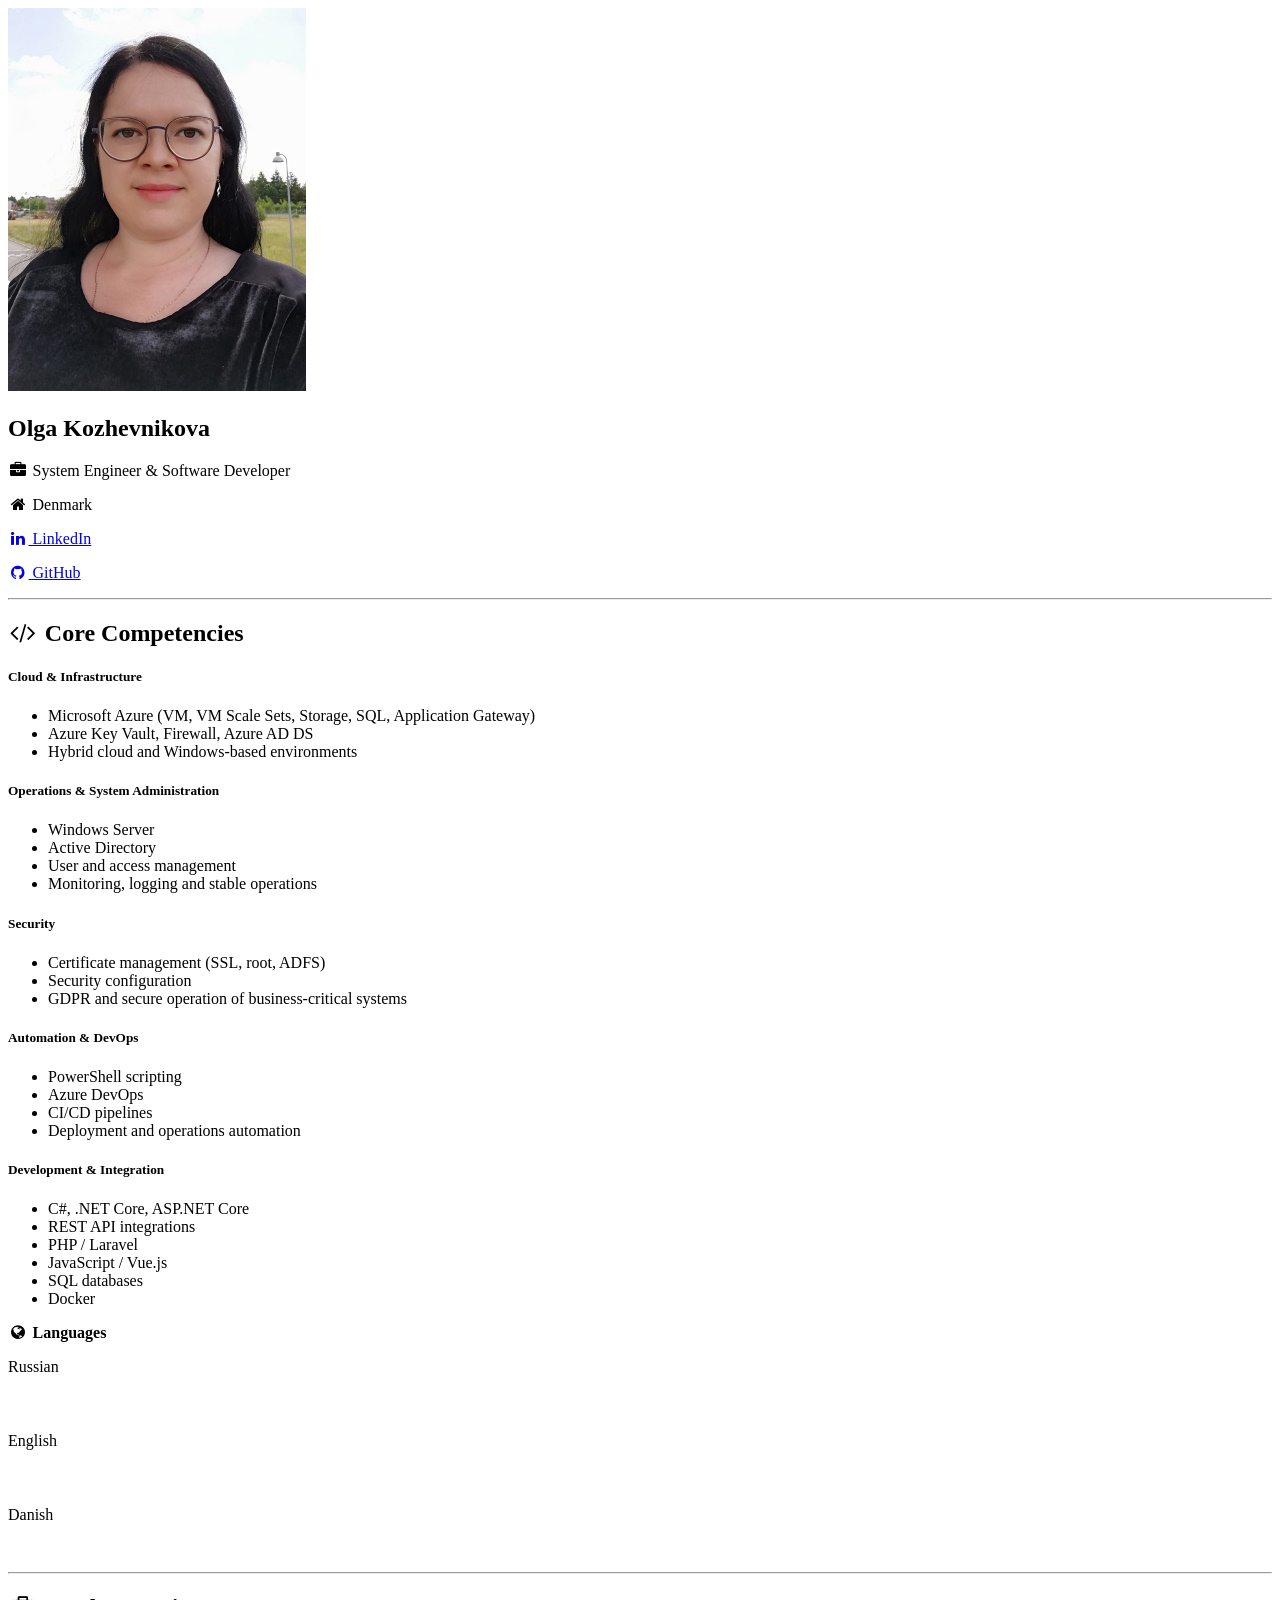
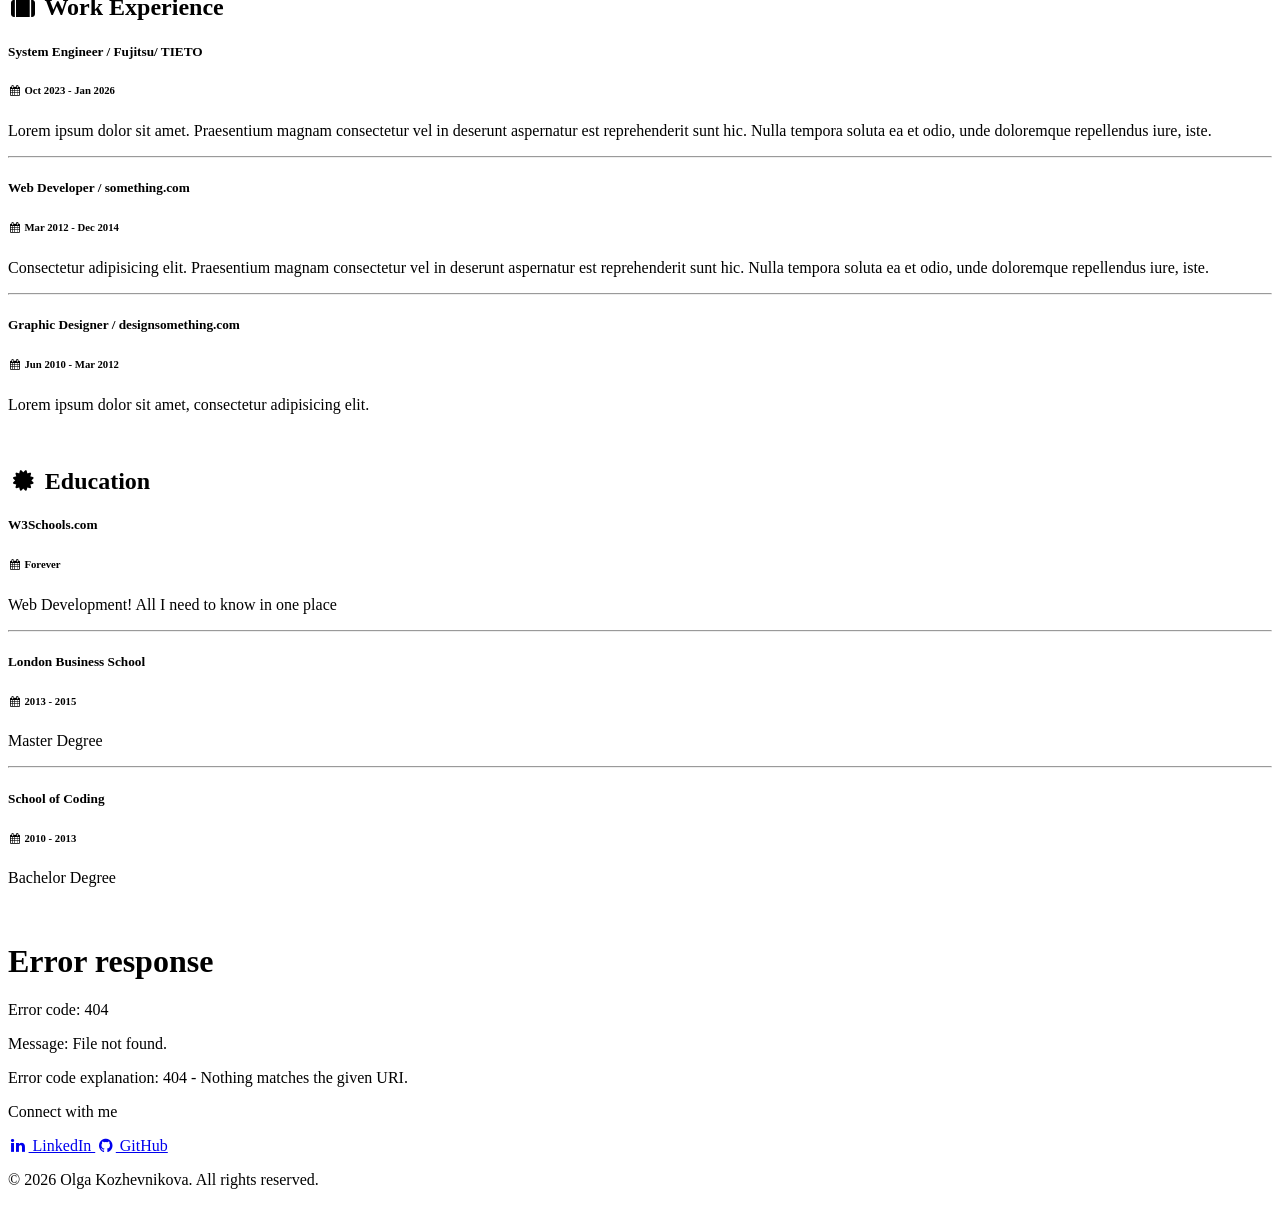
==== index.html @ 12cb5147 "refactor: split portfolio into sections" ====
<!doctype html>
<html lang="en">
  <head>
    <title>Olga Kozhevnikova | System Engineer & Software Developer</title>
    <meta charset="UTF-8" />
    <meta name="viewport" content="width=device-width, initial-scale=1" />

    <link rel="stylesheet" href="https://www.w3schools.com/w3css/6/w3.css" />

    <link
      rel="stylesheet"
      href="https://fonts.googleapis.com/css?family=Roboto"
    />

    <link
      rel="stylesheet"
      href="https://cdnjs.cloudflare.com/ajax/libs/font-awesome/4.7.0/css/font-awesome.min.css"
    />

    <link rel="stylesheet" href="styles.css" />
  </head>

  <body class="w3-light-grey">
    <!-- Page Container -->

    <main class="w3-content w3-margin-top" style="max-width: 1400px">
      <!-- Grid -->

      <div class="cv-grid w3-padding">
        
            <!-- =========================================================
                LEFT COLUMN
                ========================================================= -->

            <div>

                <!-- ================= PROFILE ================= -->

                <div id="profile-section"></div>

                <!-- ================= CORE SKILLS ================= -->

                <div id="skills-section"></div>

            </div>

            <!-- =========================================================
                RIGHT COLUMN
                ========================================================= -->
            <div>
                <!-- ================= LANGUAGES ================= -->

                <div id="languages-section"></div>

                <!-- ================= EXPERIENCE ================= -->

                <div id="experience-section"></div>
                
                <!-- ================= EDUCATION ================= -->

                <div id="education-section"></div>


            </div>  
        </div>
    </main>

    <!-- Footer -->

    <footer class="w3-container w3-teal w3-center w3-margin-top">
      <p>Connect with me</p>

      <div class="footer-social">
        <a id="linkedin-footer" target="_blank" rel="noopener noreferrer">
          <i class="fa fa-linkedin fa-fw"></i>
          LinkedIn
        </a>

        <a id="github-footer" target="_blank" rel="noopener noreferrer">
          <i class="fa fa-github fa-fw"></i>
          GitHub
        </a>
      </div>

      <p>© 2026 Olga Kozhevnikova. All rights reserved.</p>
    </footer>

    <script src="script.js"></script>
  </body>
</html>
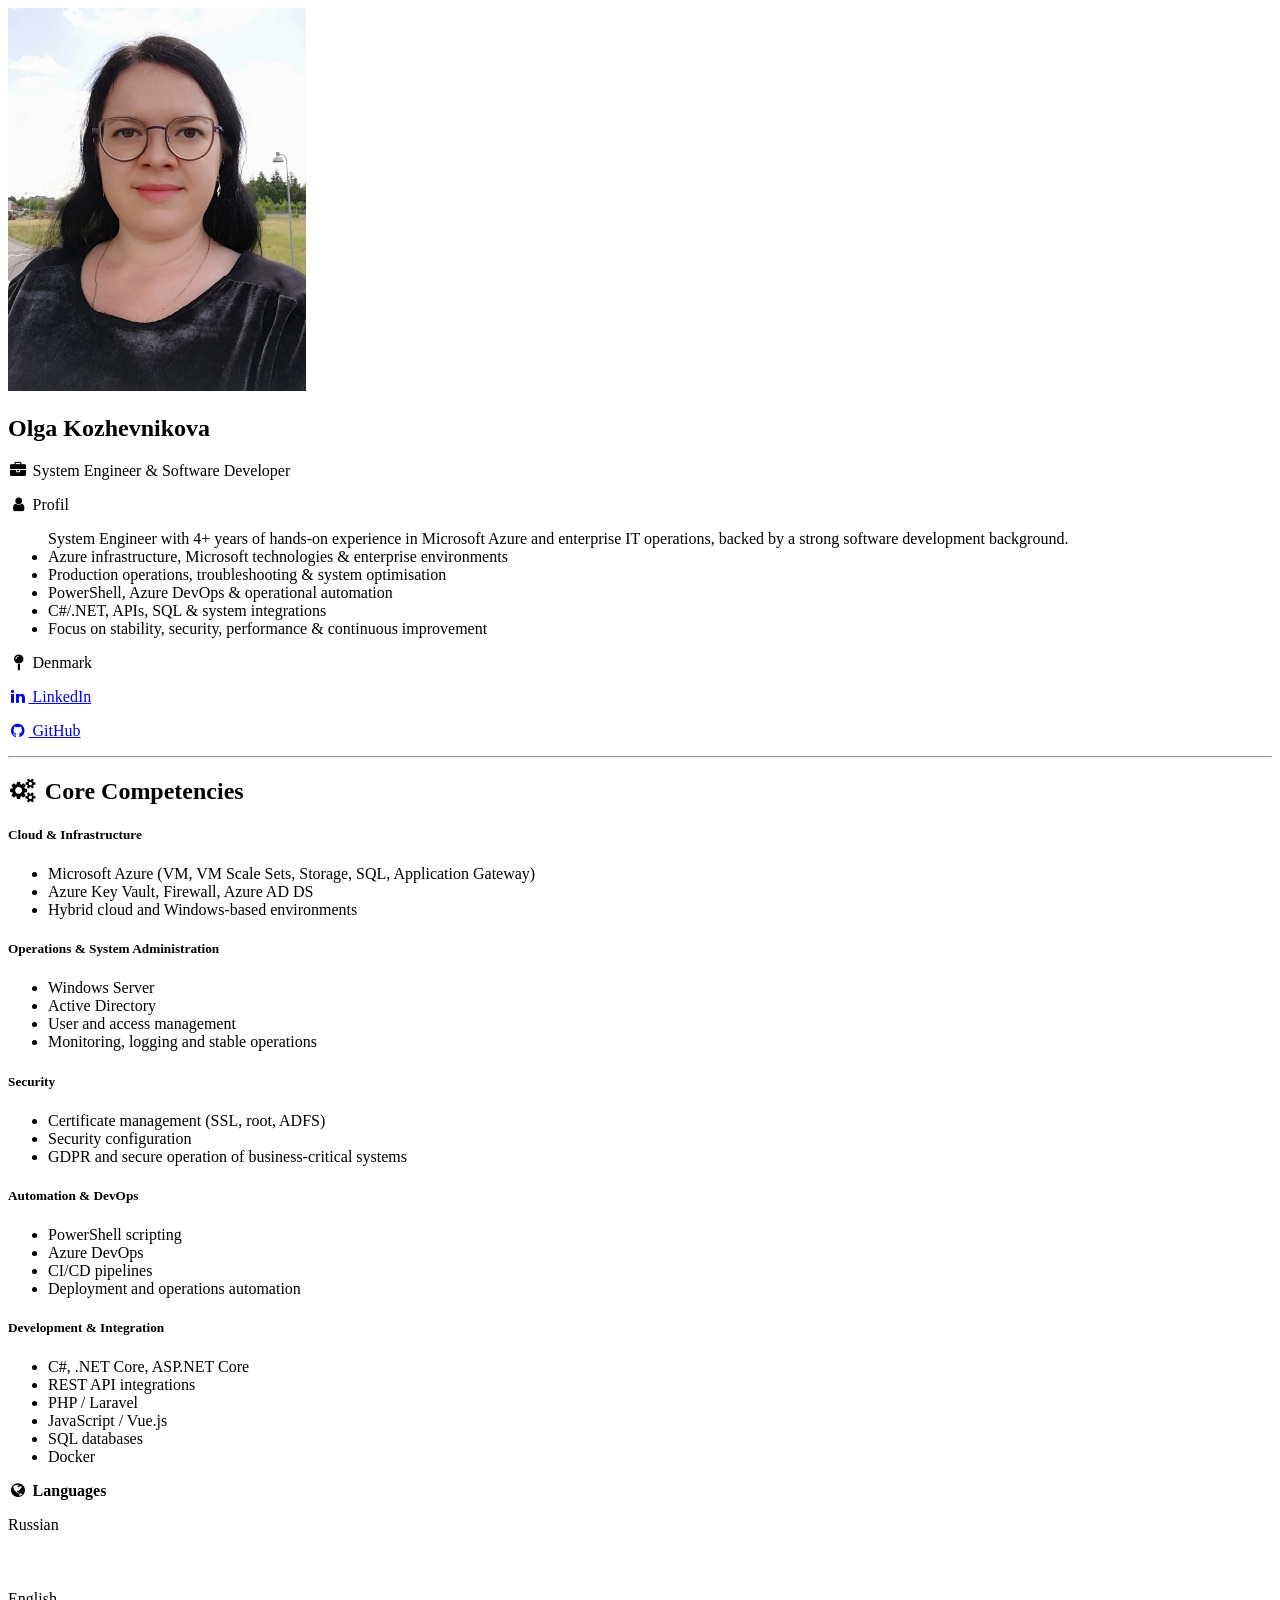
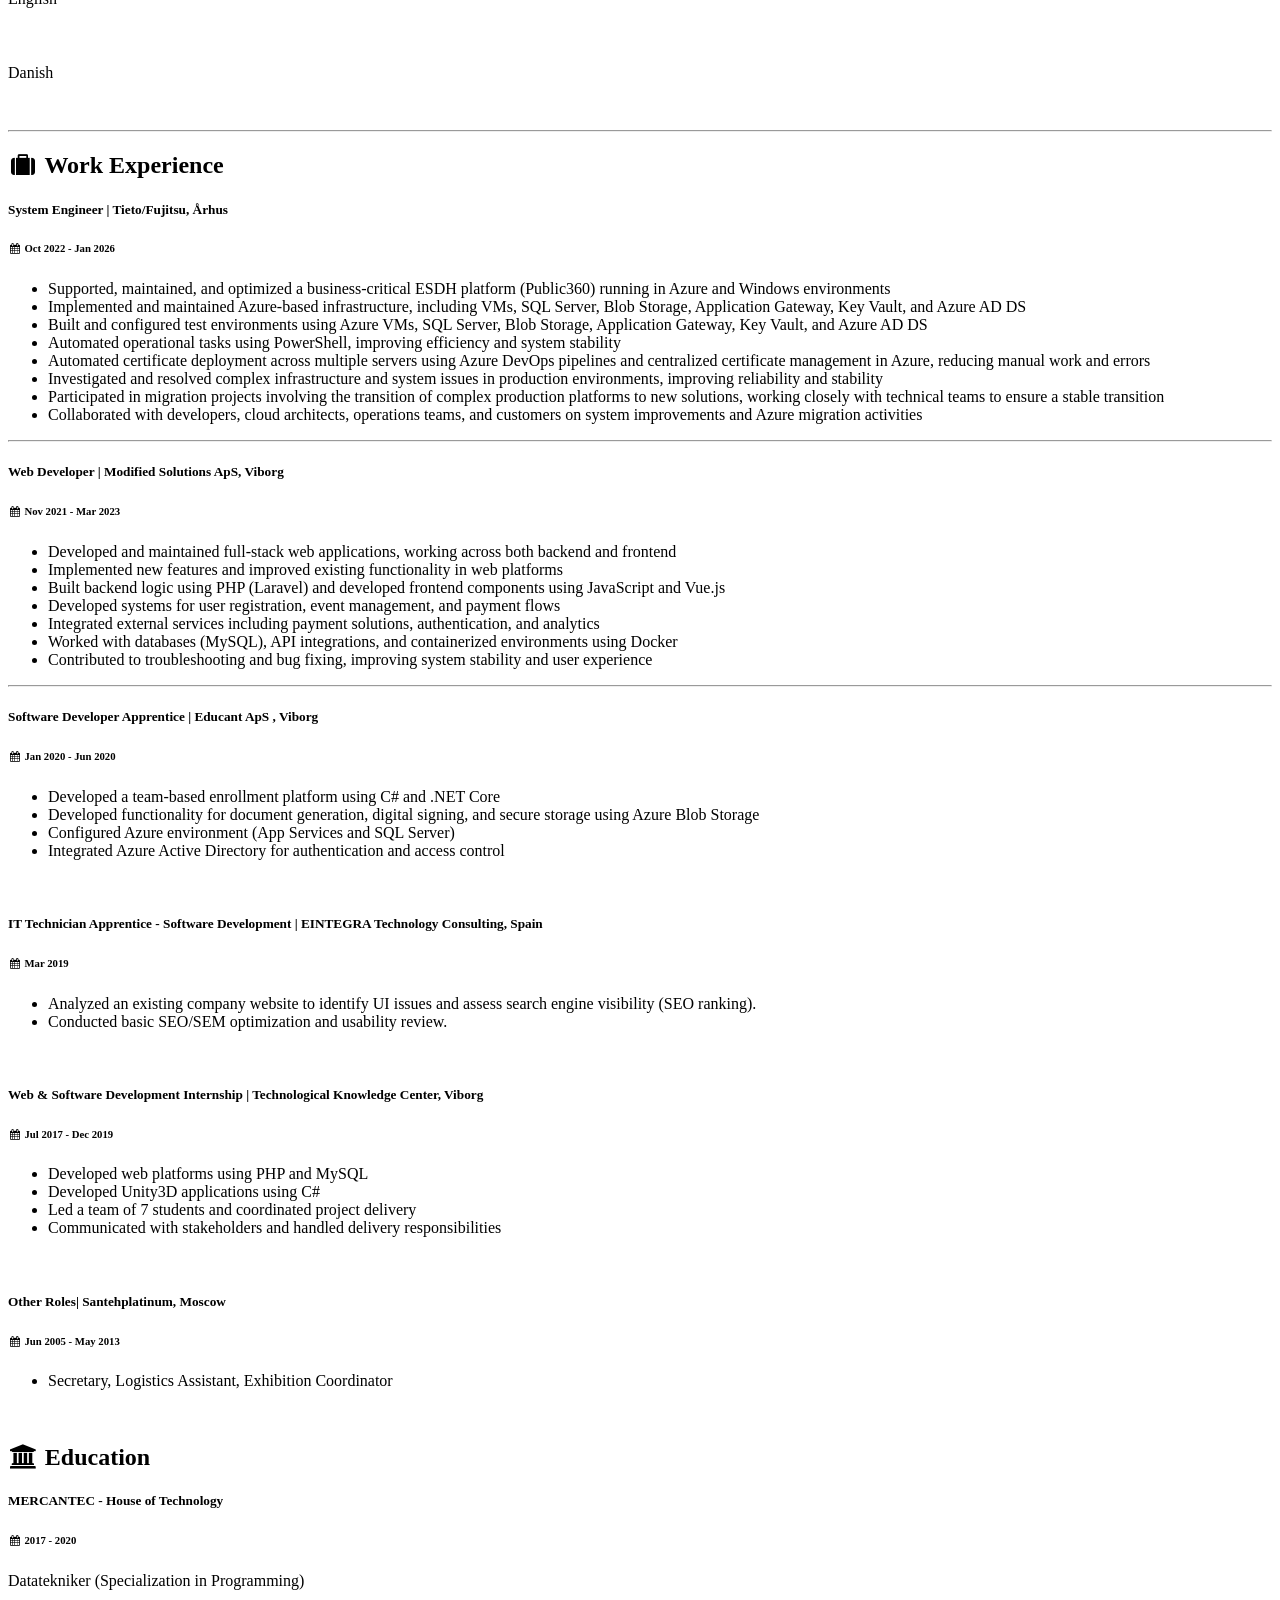
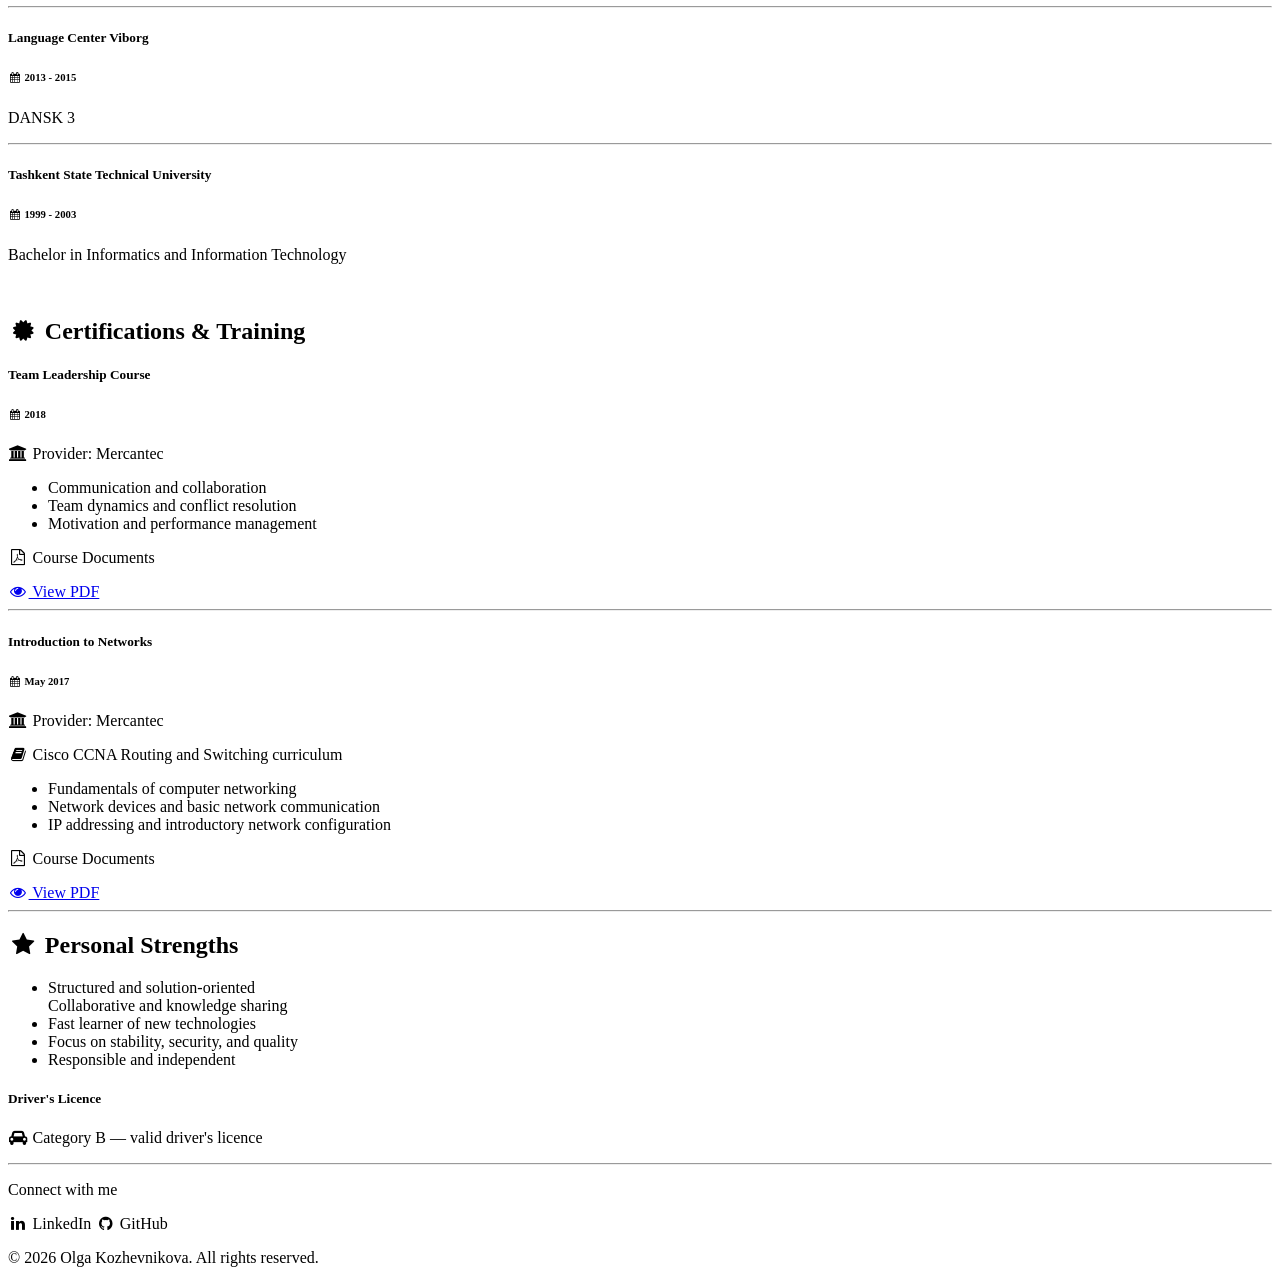
==== commit 39d1512f: "feat: add CV pages and refactor content" ====
--- a/index.html
+++ b/index.html
@@ -1,90 +1,97 @@
 <!doctype html>
 <html lang="en">
-  <head>
-    <title>Olga Kozhevnikova | System Engineer & Software Developer</title>
-    <meta charset="UTF-8" />
-    <meta name="viewport" content="width=device-width, initial-scale=1" />
 
-    <link rel="stylesheet" href="https://www.w3schools.com/w3css/6/w3.css" />
+<head>
+  <title>Olga Kozhevnikova | System Engineer & Software Developer</title>
+  <meta charset="UTF-8" />
+  <meta name="viewport" content="width=device-width, initial-scale=1" />
 
-    <link
-      rel="stylesheet"
-      href="https://fonts.googleapis.com/css?family=Roboto"
-    />
+  <link rel="stylesheet" href="https://www.w3schools.com/w3css/6/w3.css" />
 
-    <link
-      rel="stylesheet"
-      href="https://cdnjs.cloudflare.com/ajax/libs/font-awesome/4.7.0/css/font-awesome.min.css"
-    />
+  <link rel="stylesheet" href="https://fonts.googleapis.com/css?family=Roboto" />
 
-    <link rel="stylesheet" href="styles.css" />
-  </head>
+  <link rel="stylesheet" href="https://cdnjs.cloudflare.com/ajax/libs/font-awesome/4.7.0/css/font-awesome.min.css" />
 
-  <body class="w3-light-grey">
-    <!-- Page Container -->
+  <link rel="stylesheet" href="styles.css" />
+</head>
 
-    <main class="w3-content w3-margin-top" style="max-width: 1400px">
-      <!-- Grid -->
+<body class="w3-light-grey">
+  <!-- Page Container -->
 
-      <div class="cv-grid w3-padding">
-        
-            <!-- =========================================================
+  <main class="w3-content w3-margin-top" style="max-width: 1400px">
+    <!-- Grid -->
+
+    <div class="cv-grid w3-padding">
+
+      <!-- =========================================================
                 LEFT COLUMN
                 ========================================================= -->
 
-            <div>
+      <div>
 
-                <!-- ================= PROFILE ================= -->
+        <!-- ================= PROFILE ================= -->
 
-                <div id="profile-section"></div>
+        <div id="profile-section"></div>
 
-                <!-- ================= CORE SKILLS ================= -->
+        <!-- ================= CORE SKILLS ================= -->
 
-                <div id="skills-section"></div>
+        <div id="skills-section"></div>
+        <!-- ================= PROJECTS ================= -->
+        <div id="projects-section"></div>
 
-            </div>
+       
+      </div>
 
-            <!-- =========================================================
+      <!-- =========================================================
                 RIGHT COLUMN
                 ========================================================= -->
-            <div>
-                <!-- ================= LANGUAGES ================= -->
+      <div>
+        <!-- ================= LANGUAGES ================= -->
 
-                <div id="languages-section"></div>
+        <div id="languages-section"></div>
 
-                <!-- ================= EXPERIENCE ================= -->
+        <!-- ================= EXPERIENCE ================= -->
 
-                <div id="experience-section"></div>
-                
-                <!-- ================= EDUCATION ================= -->
+        <div id="experience-section"></div>
 
-                <div id="education-section"></div>
+        <!-- ================= EDUCATION ================= -->
 
+        <div id="education-section"></div>
 
-            </div>  
-        </div>
-    </main>
+        <!-- ================= CERTIFICATES ================= -->
+        <div id="certificates-section"></div>
+        <!-- ================= PERSONAL SKILLS ================= -->
+        <div id="personal-skills-section"></div>
+ <!-- ================= ADDITIONAL INFO ================= -->
+        <div id="additional-info-section"></div>
 
-    <!-- Footer -->
+      </div>
+    </div>
+  </main>
 
-    <footer class="w3-container w3-teal w3-center w3-margin-top">
-      <p>Connect with me</p>
+  <!-- =========================================================
+               Footer
+                ========================================================= -->
+ <div id="footer-section"></div>
+  <!-- <footer class="w3-container w3-teal w3-center w3-margin-top">
+    <p>Connect with me</p>
 
-      <div class="footer-social">
-        <a id="linkedin-footer" target="_blank" rel="noopener noreferrer">
-          <i class="fa fa-linkedin fa-fw"></i>
-          LinkedIn
-        </a>
+    <div class="footer-social">
+      <a id="linkedin-footer" target="_blank" rel="noopener noreferrer">
+        <i class="fa fa-linkedin fa-fw"></i>
+        LinkedIn
+      </a>
 
-        <a id="github-footer" target="_blank" rel="noopener noreferrer">
-          <i class="fa fa-github fa-fw"></i>
-          GitHub
-        </a>
-      </div>
+      <a id="github-footer" target="_blank" rel="noopener noreferrer">
+        <i class="fa fa-github fa-fw"></i>
+        GitHub
+      </a>
+    </div>
 
-      <p>© 2026 Olga Kozhevnikova. All rights reserved.</p>
-    </footer>
+    <p>© 2026 Olga Kozhevnikova. All rights reserved.</p>
+  </footer> -->
 
-    <script src="script.js"></script>
-  </body>
-</html>
+  <script src="script.js"></script>
+</body>
+
+</html>
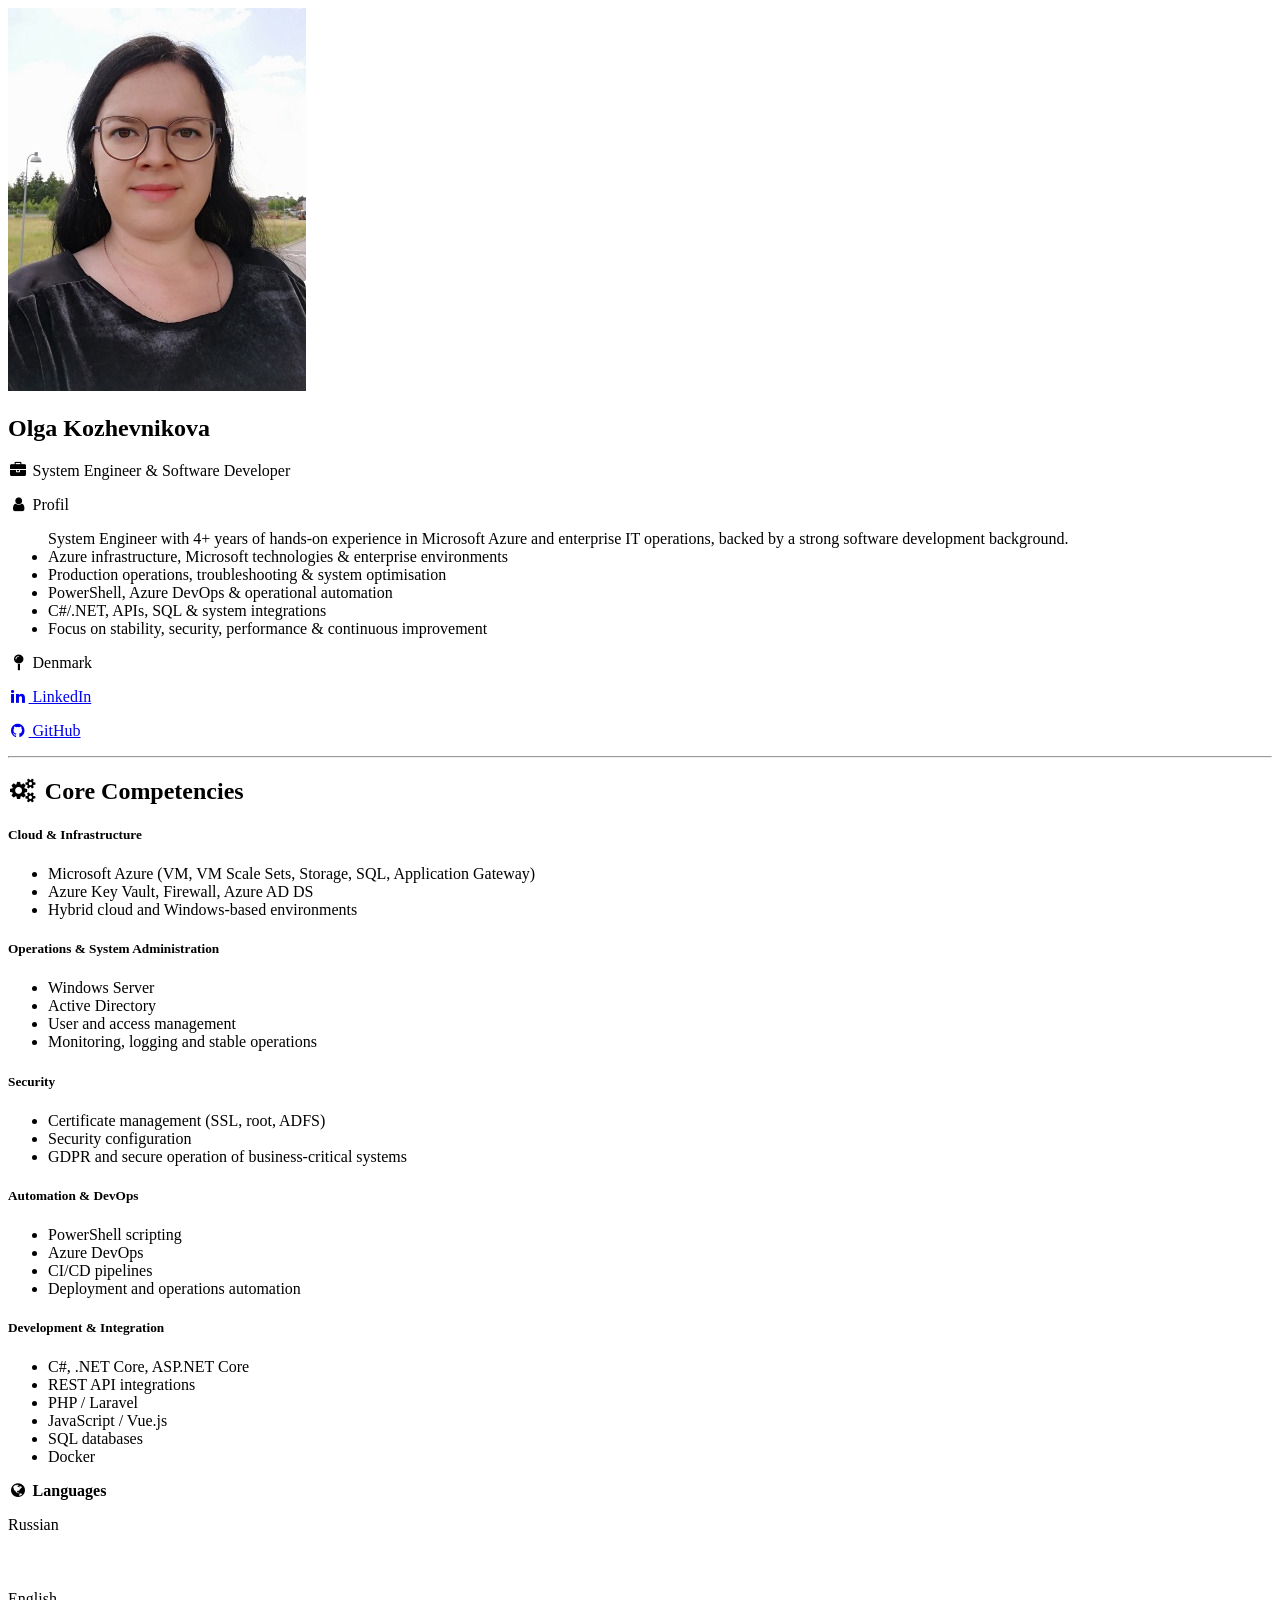
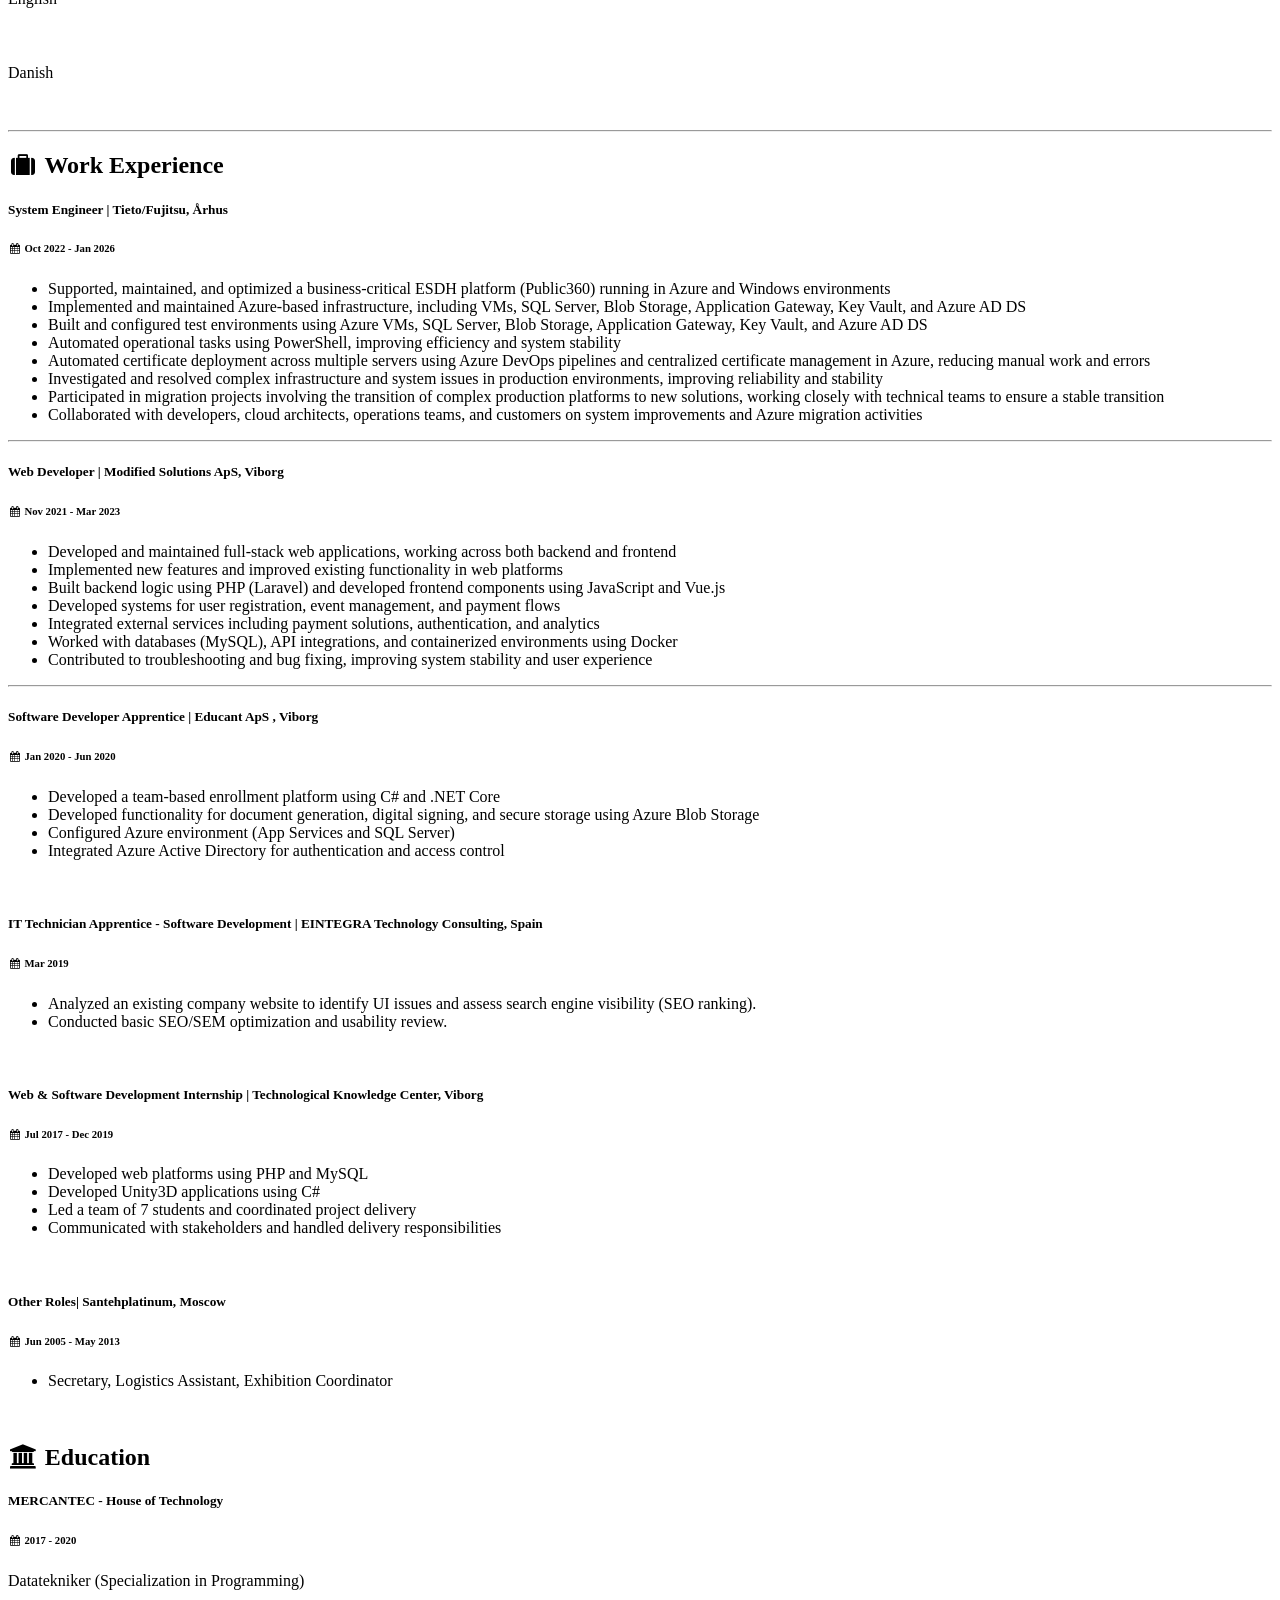
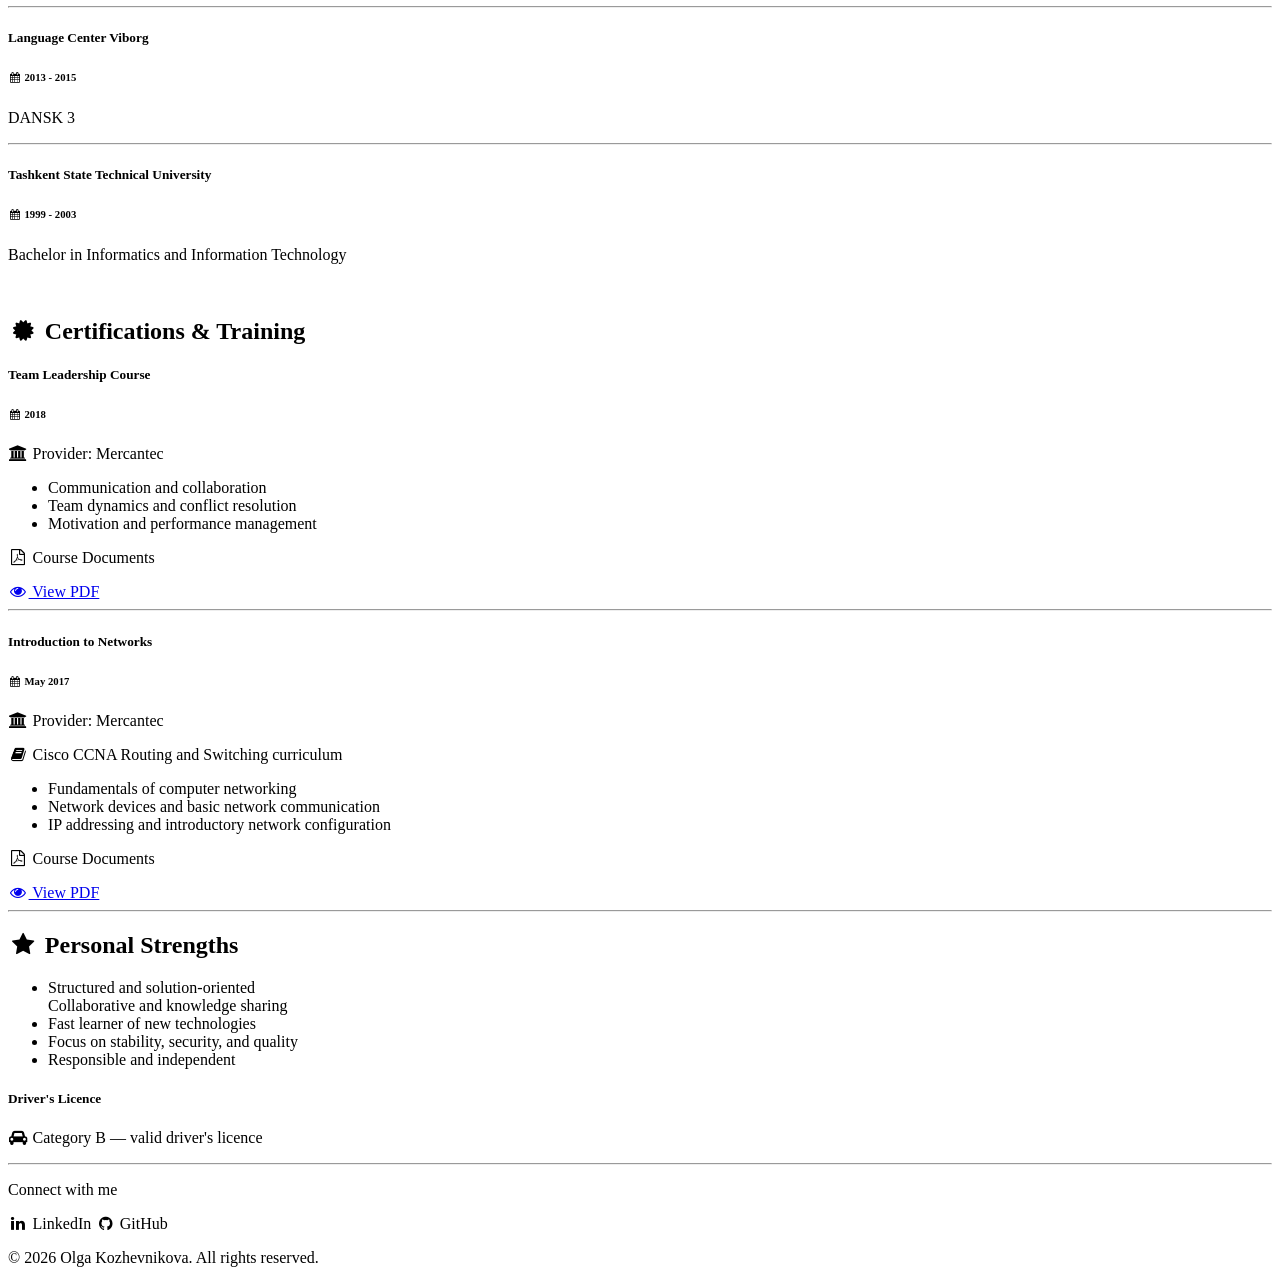
==== commit 7b8d1304: "fix: update profile photo orientation" ====
--- a/index.html
+++ b/index.html
@@ -39,7 +39,7 @@
         <!-- ================= PROJECTS ================= -->
         <div id="projects-section"></div>
 
-       
+
       </div>
 
       <!-- =========================================================
@@ -62,7 +62,7 @@
         <div id="certificates-section"></div>
         <!-- ================= PERSONAL SKILLS ================= -->
         <div id="personal-skills-section"></div>
- <!-- ================= ADDITIONAL INFO ================= -->
+        <!-- ================= ADDITIONAL INFO ================= -->
         <div id="additional-info-section"></div>
 
       </div>
@@ -72,7 +72,7 @@
   <!-- =========================================================
                Footer
                 ========================================================= -->
- <div id="footer-section"></div>
+  <div id="footer-section"></div>
   <!-- <footer class="w3-container w3-teal w3-center w3-margin-top">
     <p>Connect with me</p>
 
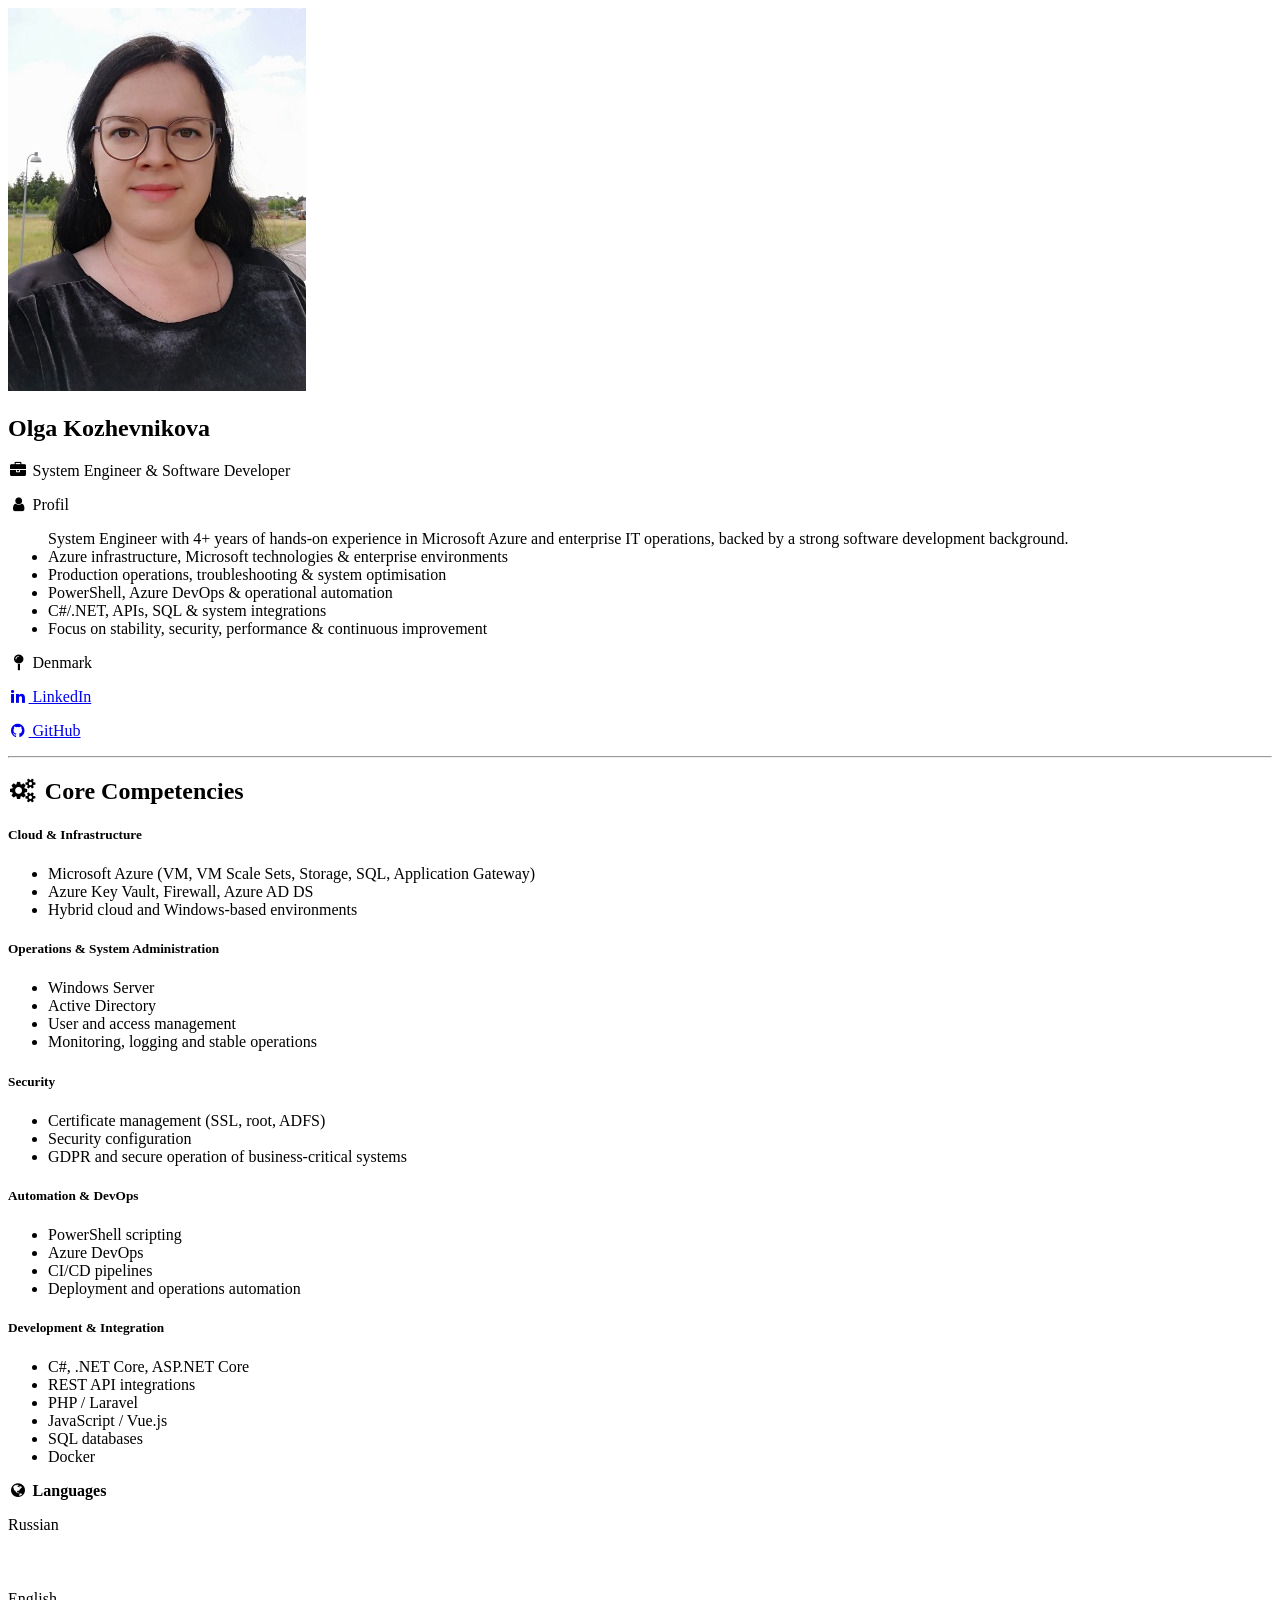
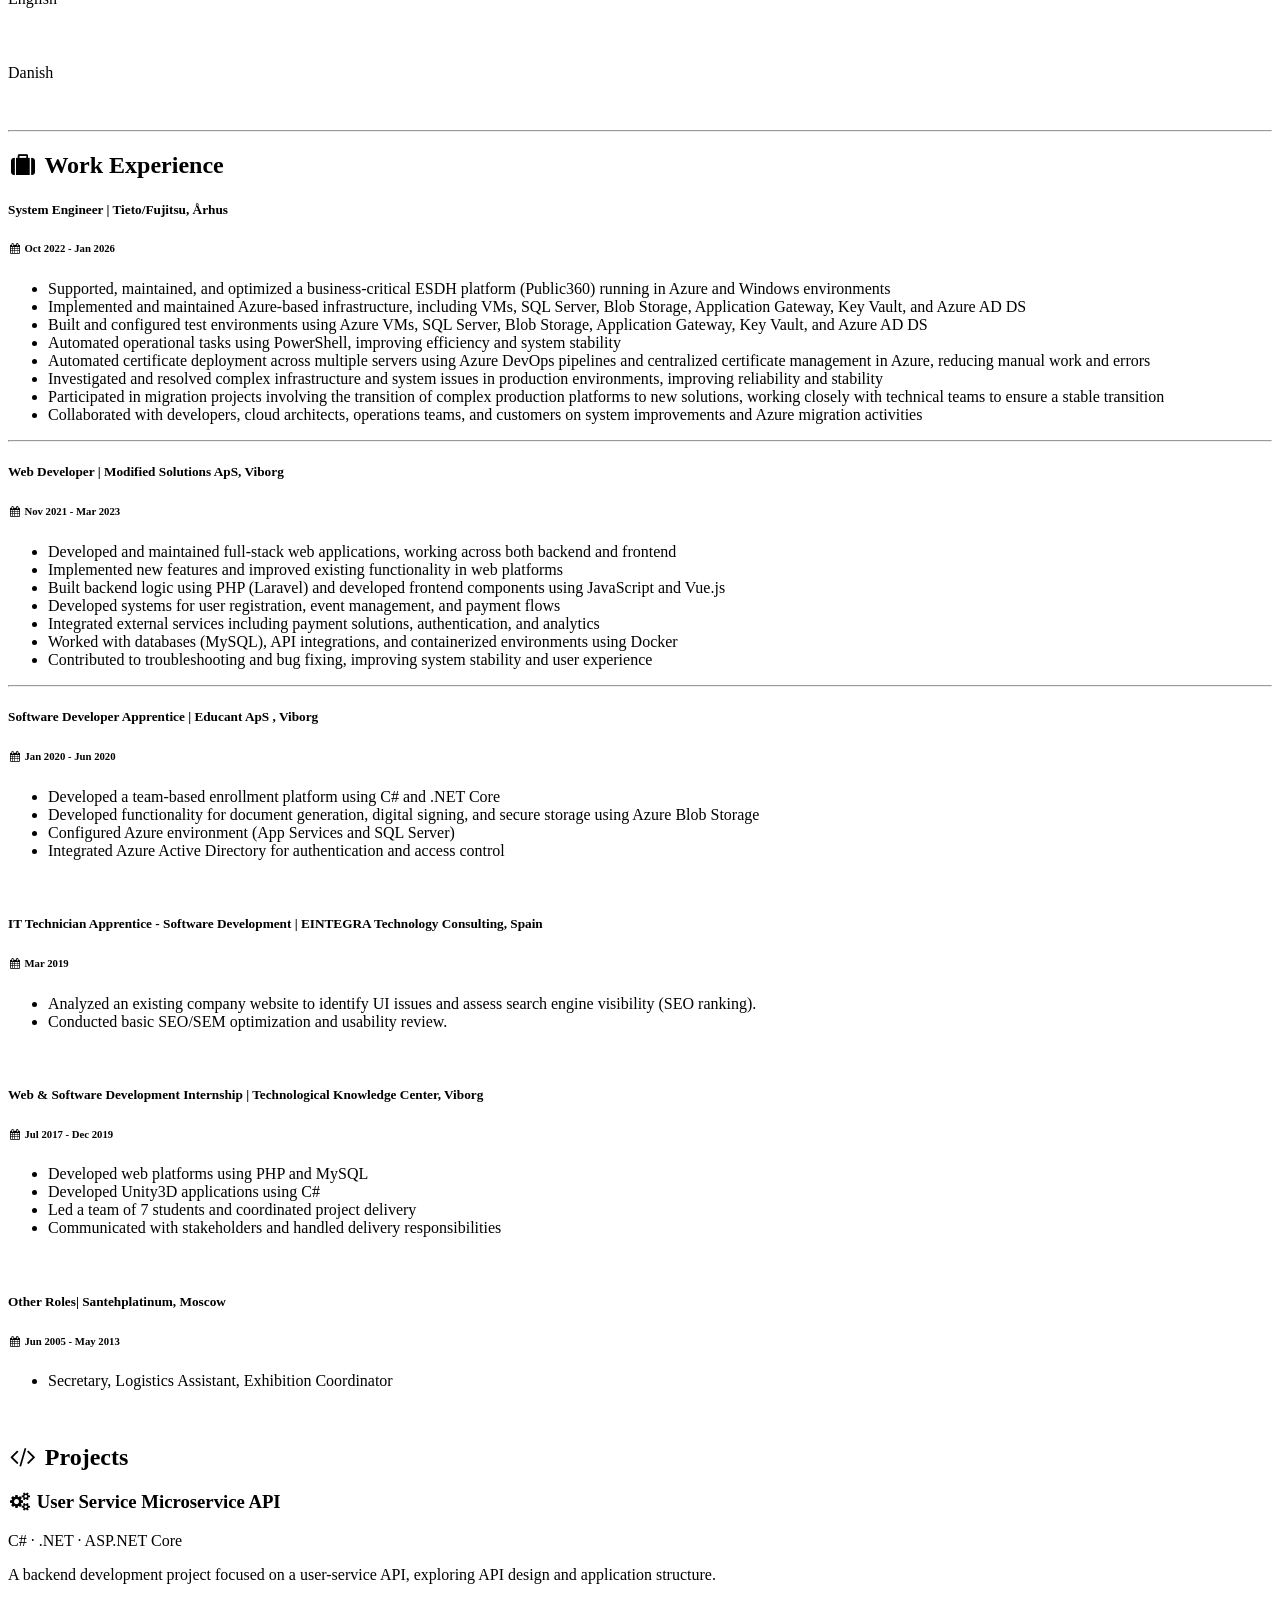
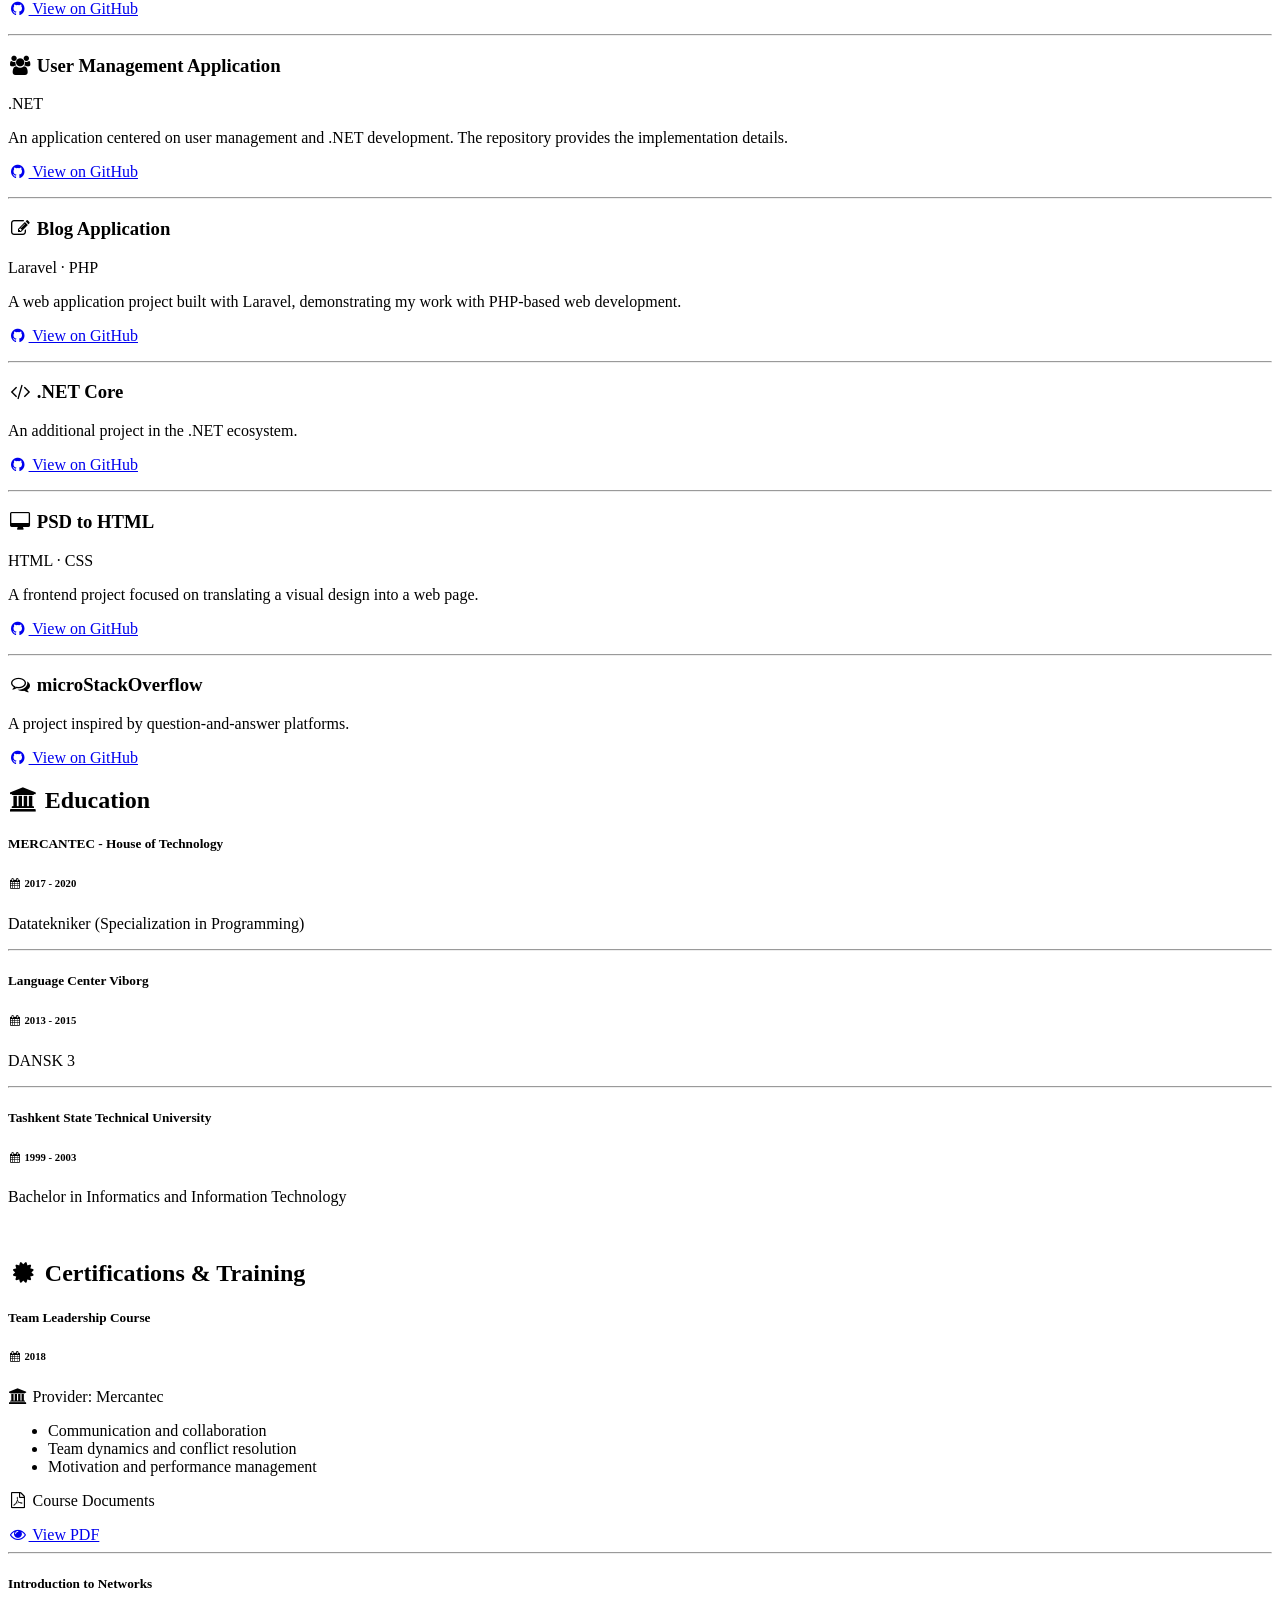
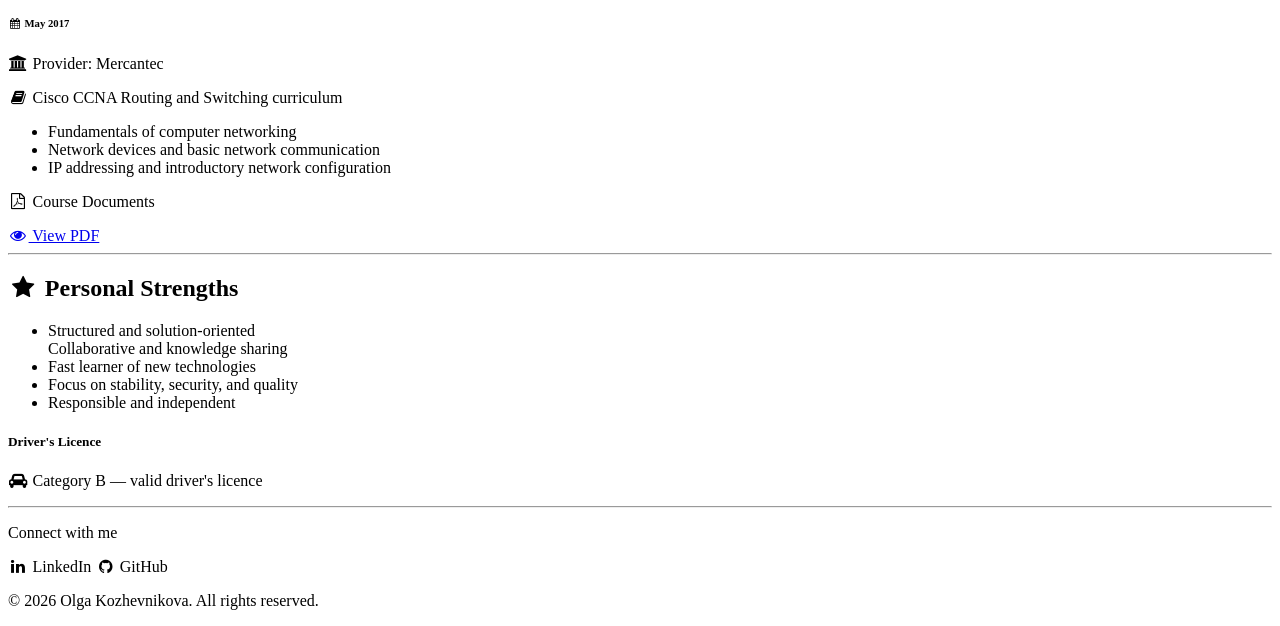
==== commit c2eeb7e2: "feat: add projects section to portfolio" ====
--- a/index.html
+++ b/index.html
@@ -36,8 +36,6 @@
         <!-- ================= CORE SKILLS ================= -->
 
         <div id="skills-section"></div>
-        <!-- ================= PROJECTS ================= -->
-        <div id="projects-section"></div>
 
 
       </div>
@@ -53,6 +51,11 @@
         <!-- ================= EXPERIENCE ================= -->
 
         <div id="experience-section"></div>
+
+        <!-- ================= PROJECTS ================= -->
+
+        <div id="projects-section"></div>
+
 
         <!-- ================= EDUCATION ================= -->
 
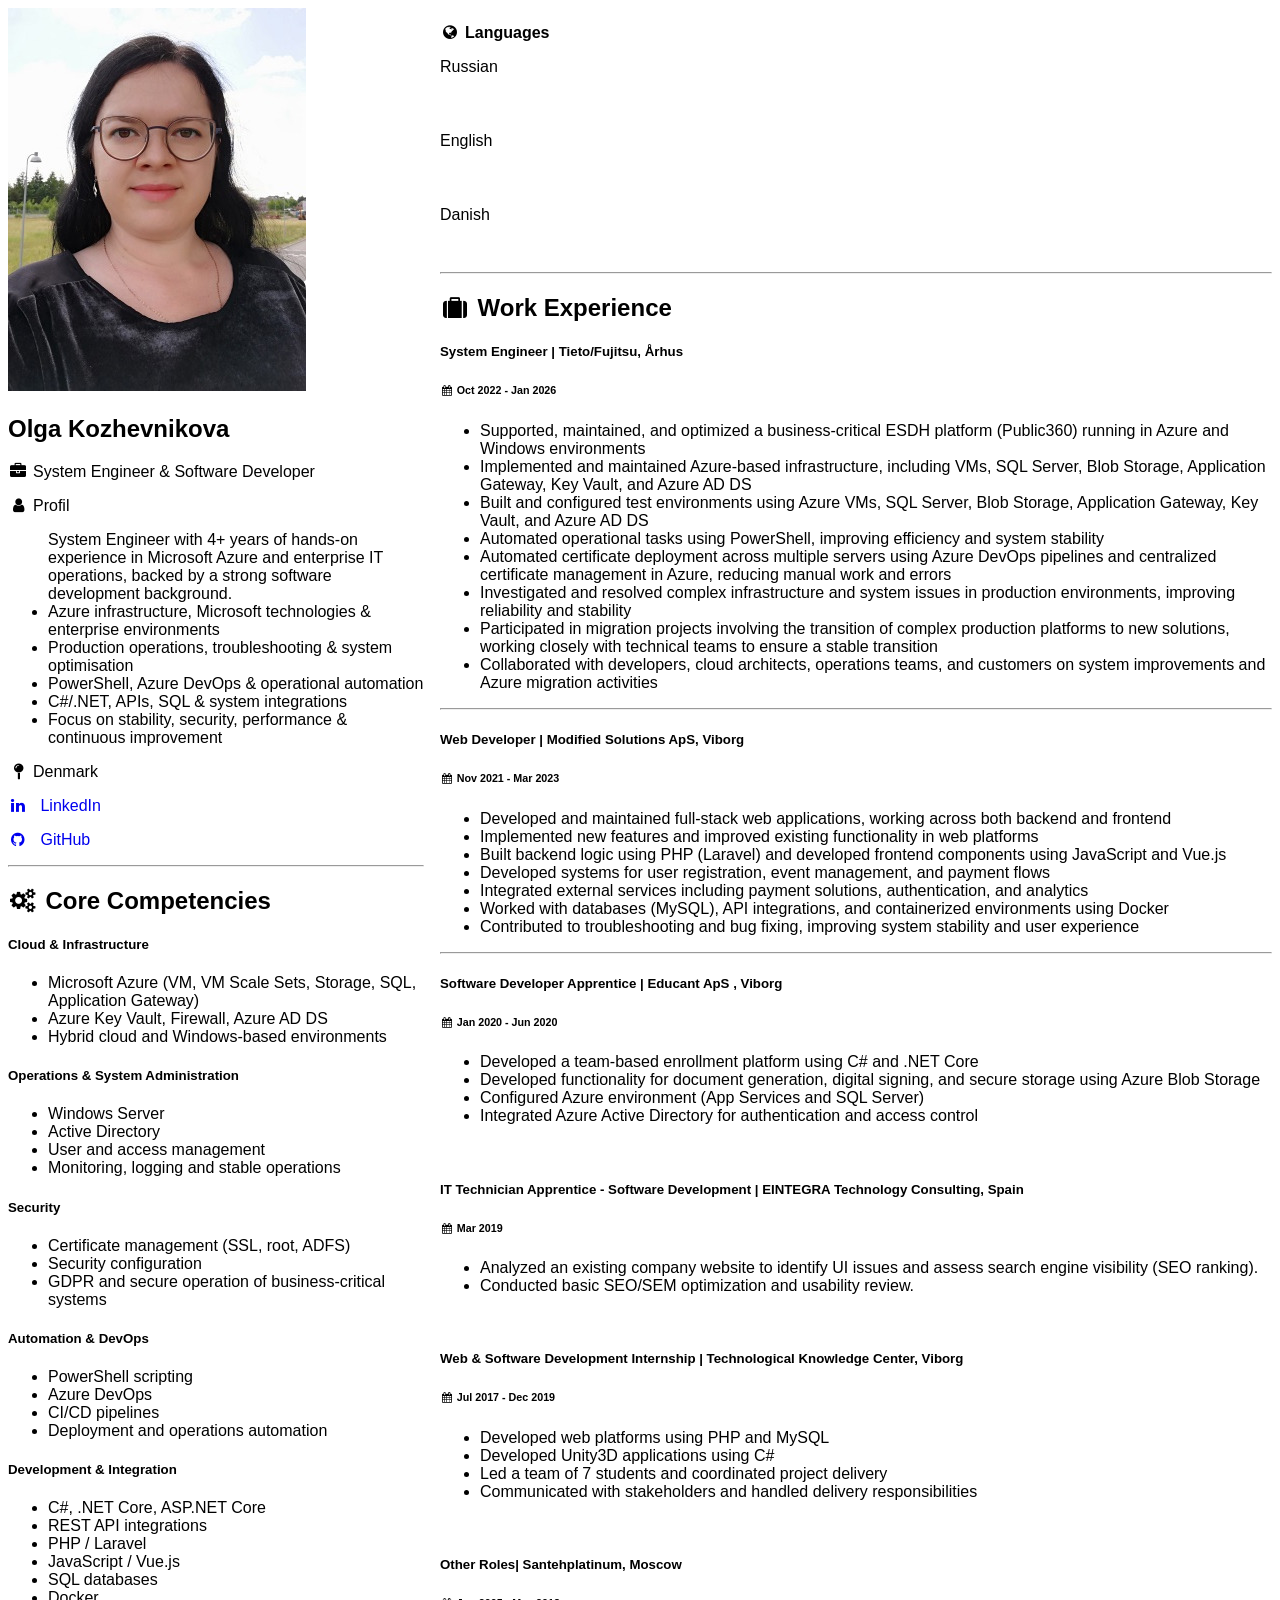
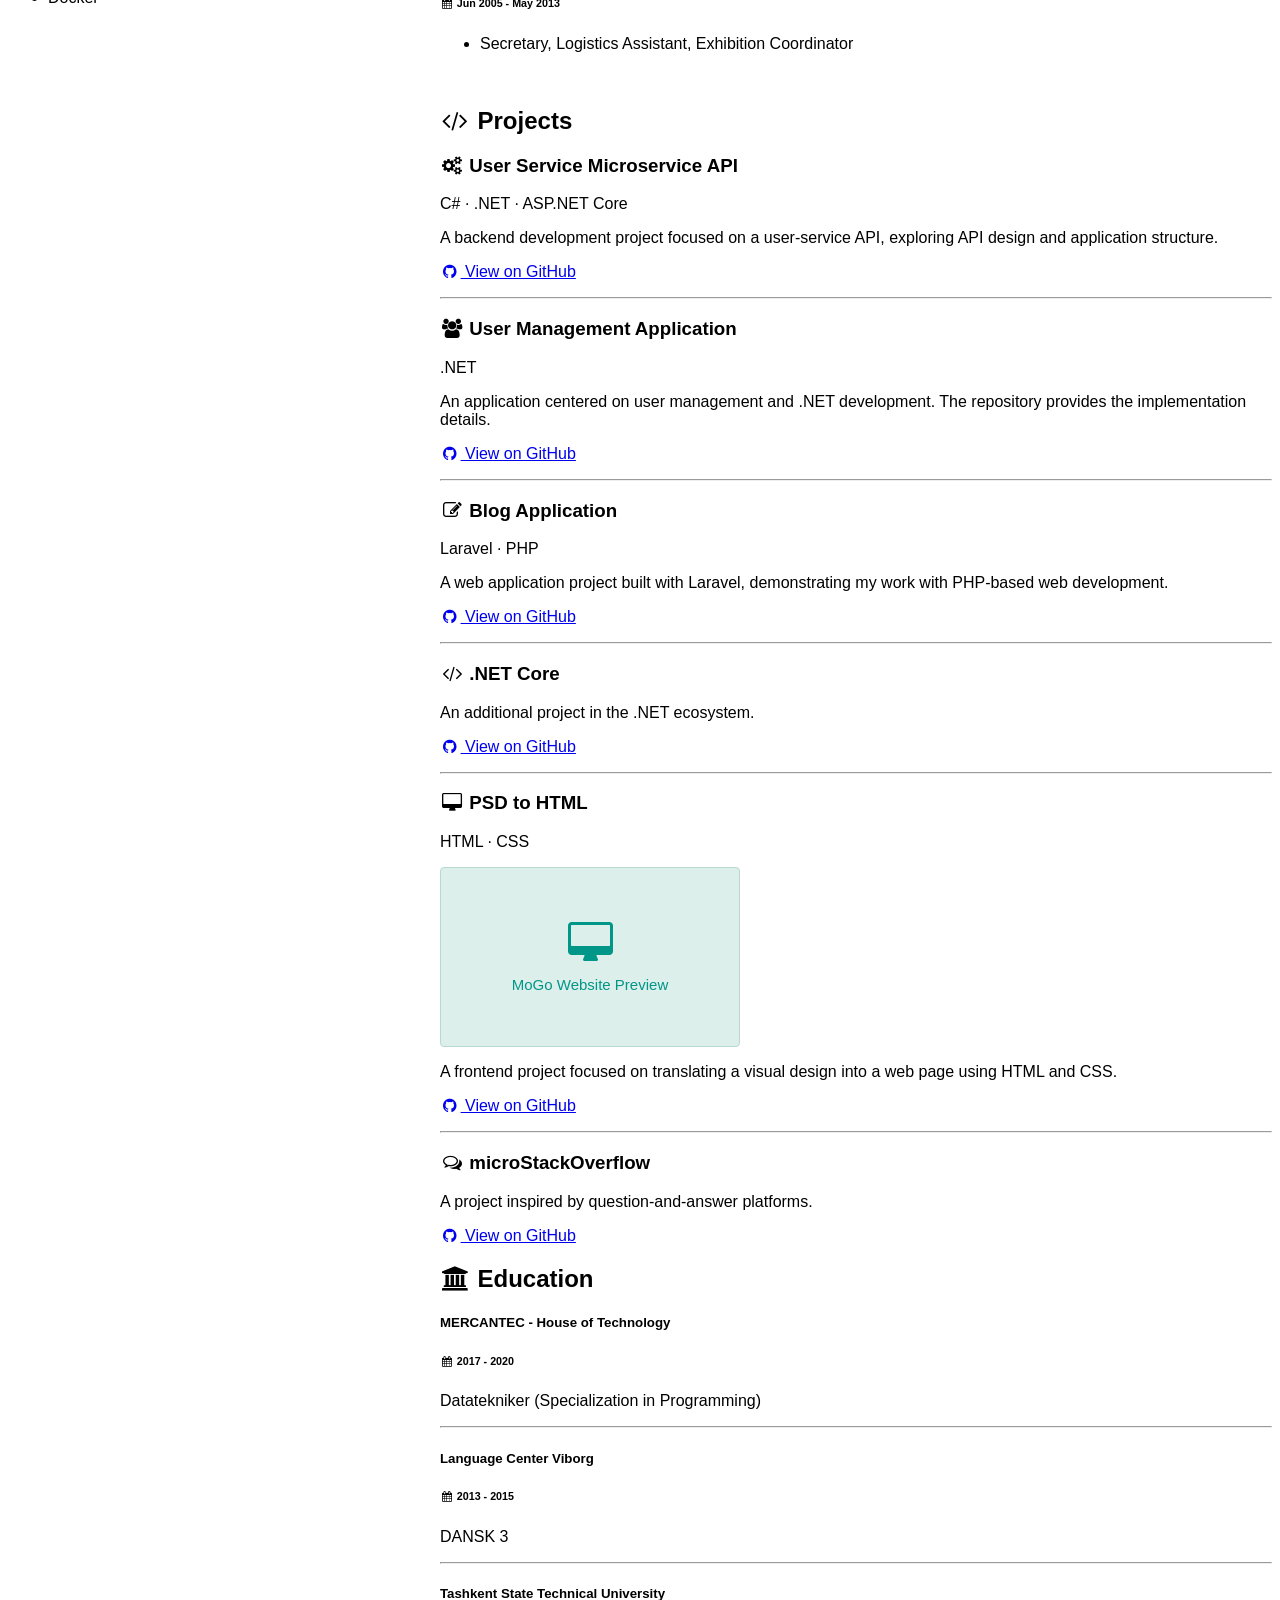
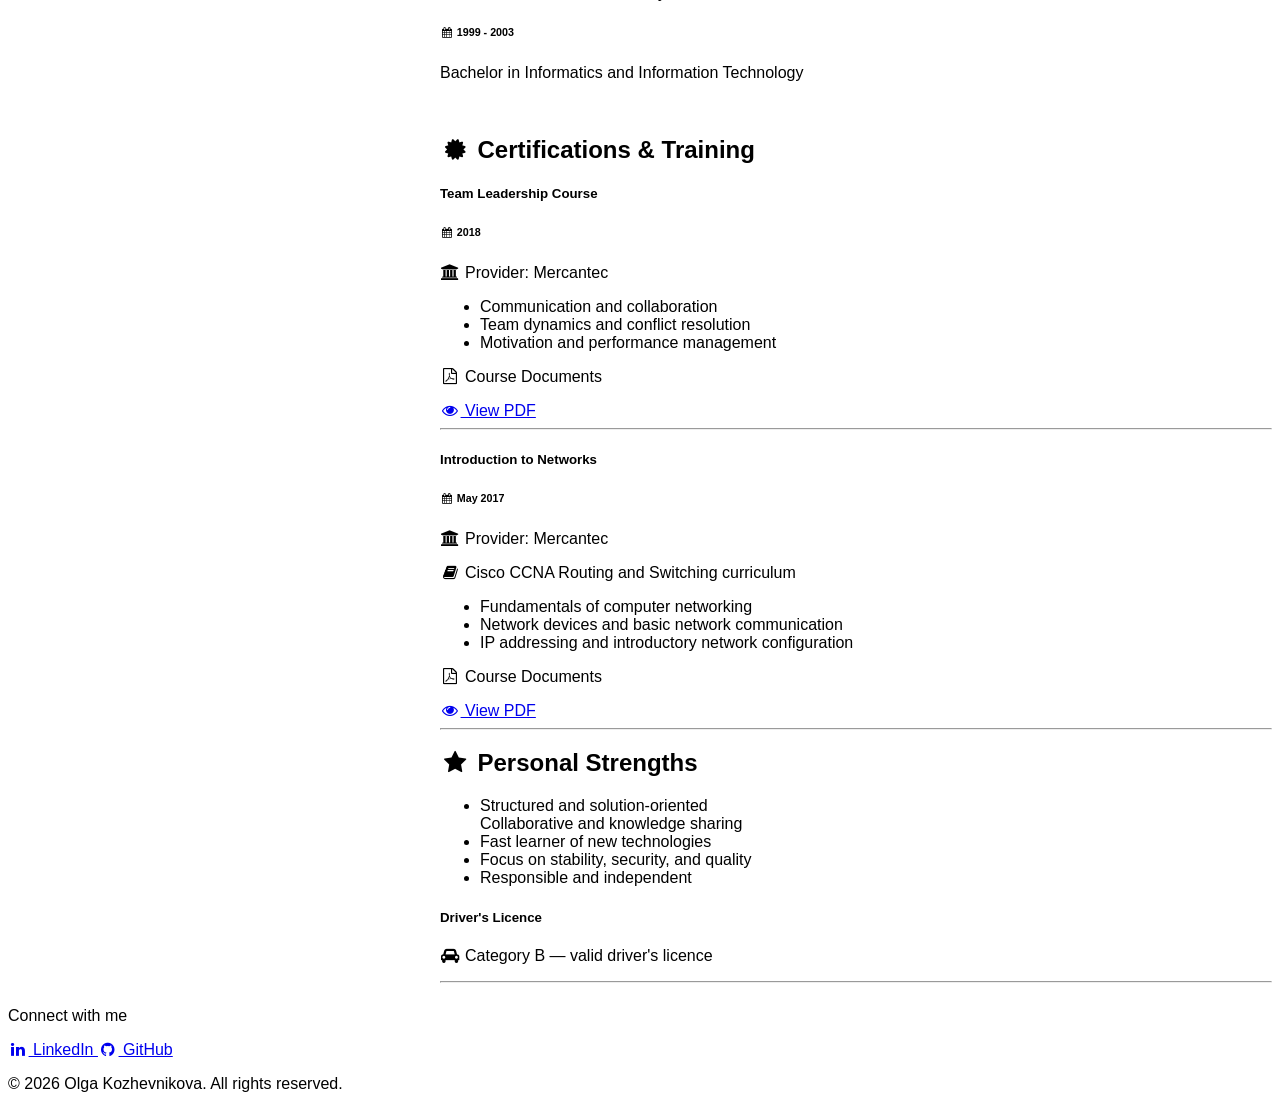
==== commit 31562d58: "fix: Fix stylesheet path and add projects section" ====
--- a/index.html
+++ b/index.html
@@ -12,7 +12,7 @@
 
   <link rel="stylesheet" href="https://cdnjs.cloudflare.com/ajax/libs/font-awesome/4.7.0/css/font-awesome.min.css" />
 
-  <link rel="stylesheet" href="styles.css" />
+  <link rel="stylesheet" href="style.css" />
 </head>
 
 <body class="w3-light-grey">
--- a/style.css
+++ b/style.css
@@ -0,0 +1,62 @@
+html,
+body,
+h1,
+h2,
+h3,
+h4,
+h5,
+h6 {
+    font-family: "Roboto", sans-serif;
+}
+
+.cv-grid {
+    display: grid;
+    grid-template-columns: 1fr;
+    gap: 16px;
+}
+
+.social-link {
+    display: block;
+    margin-top: 8px;
+    text-decoration: none;
+}
+
+.social-link i {
+    width: 20px;
+    margin-right: 8px;
+}
+
+@media (min-width: 601px) {
+    .cv-grid {
+        grid-template-columns: 1fr 2fr;
+    }
+}
+
+.project-image-placeholder {
+    width: 100%;
+    max-width: 300px;
+    height: 180px;
+    box-sizing: border-box;
+    background-color: #dcefeb;
+    border: 1px solid #b8d8d1;
+    border-radius: 4px;
+    margin-bottom: 16px;
+
+    display: flex;
+    flex-direction: column;
+    align-items: center;
+    justify-content: center;
+    gap: 12px;
+
+    color: #009688;
+    text-align: center;
+}
+
+.project-image-placeholder i {
+    font-size: 42px;
+}
+
+.project-image-placeholder span {
+    font-size: 15px;
+    font-weight: 500;
+}
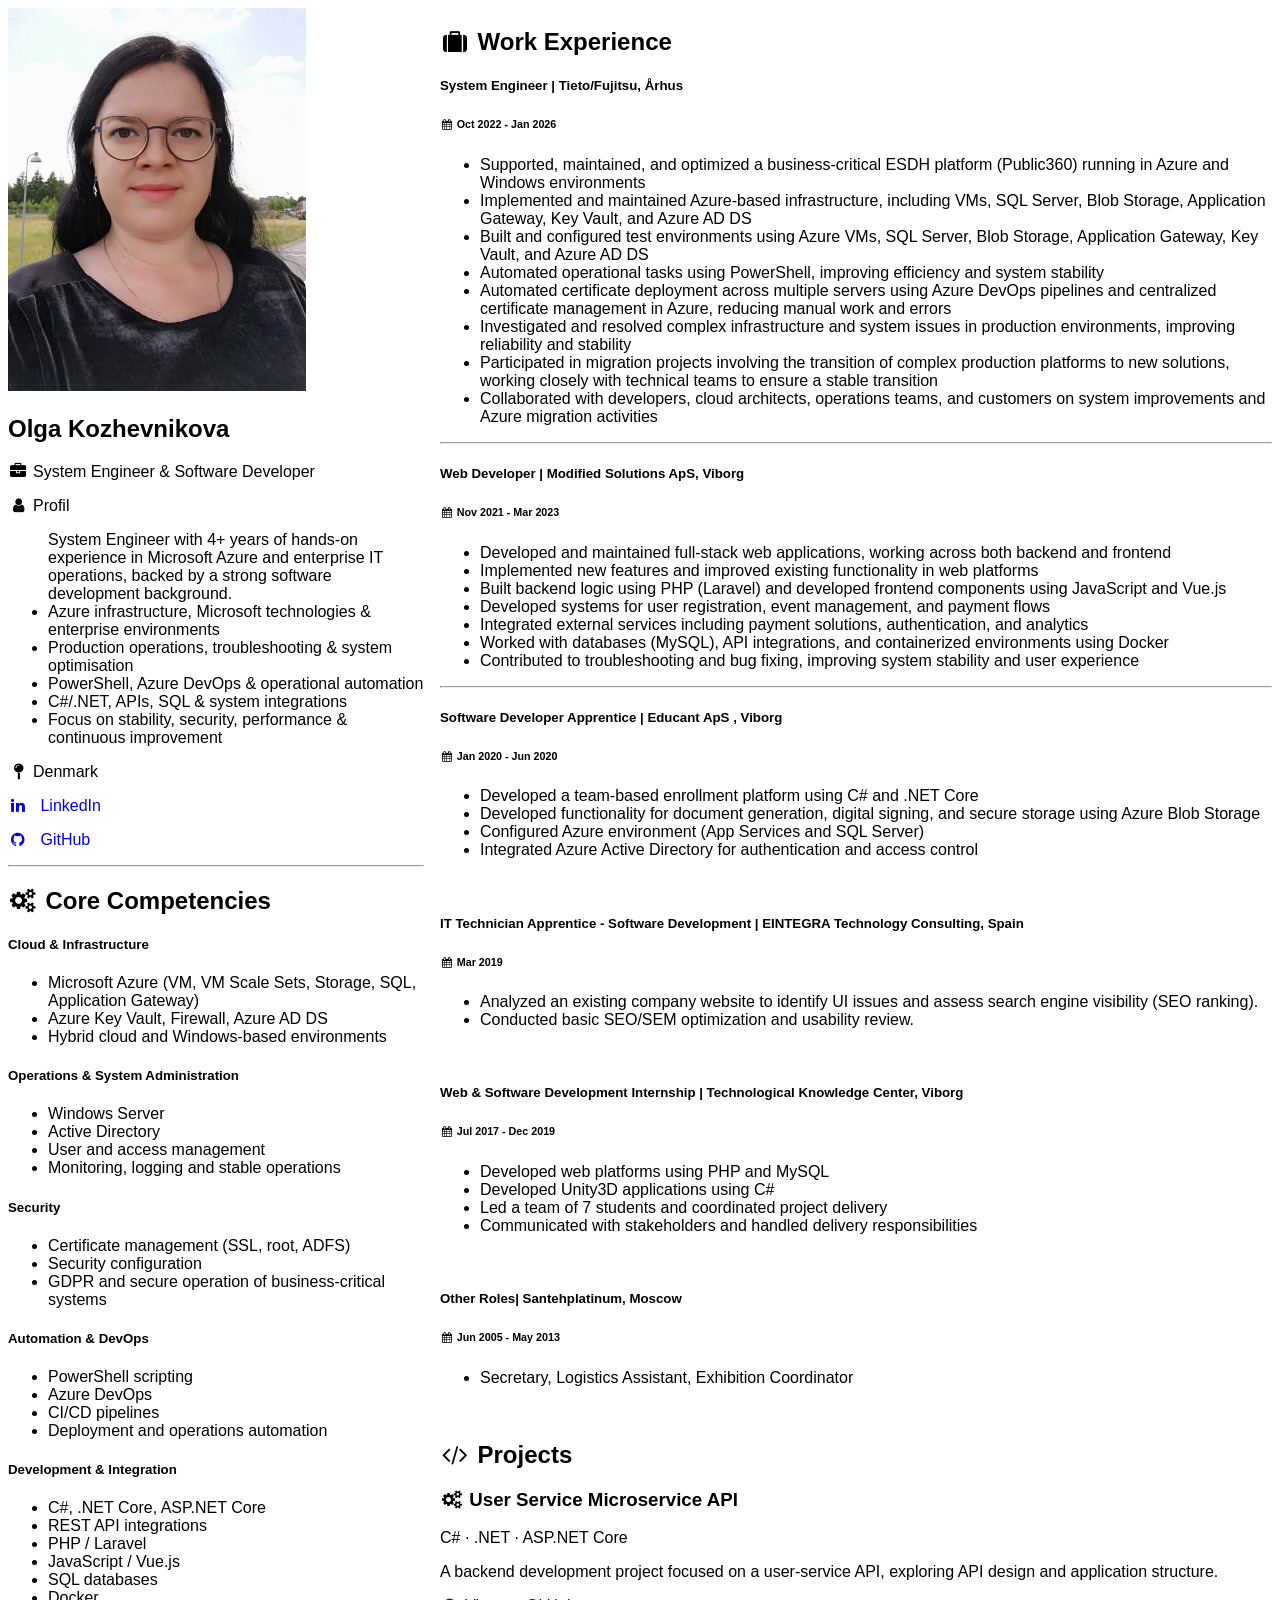
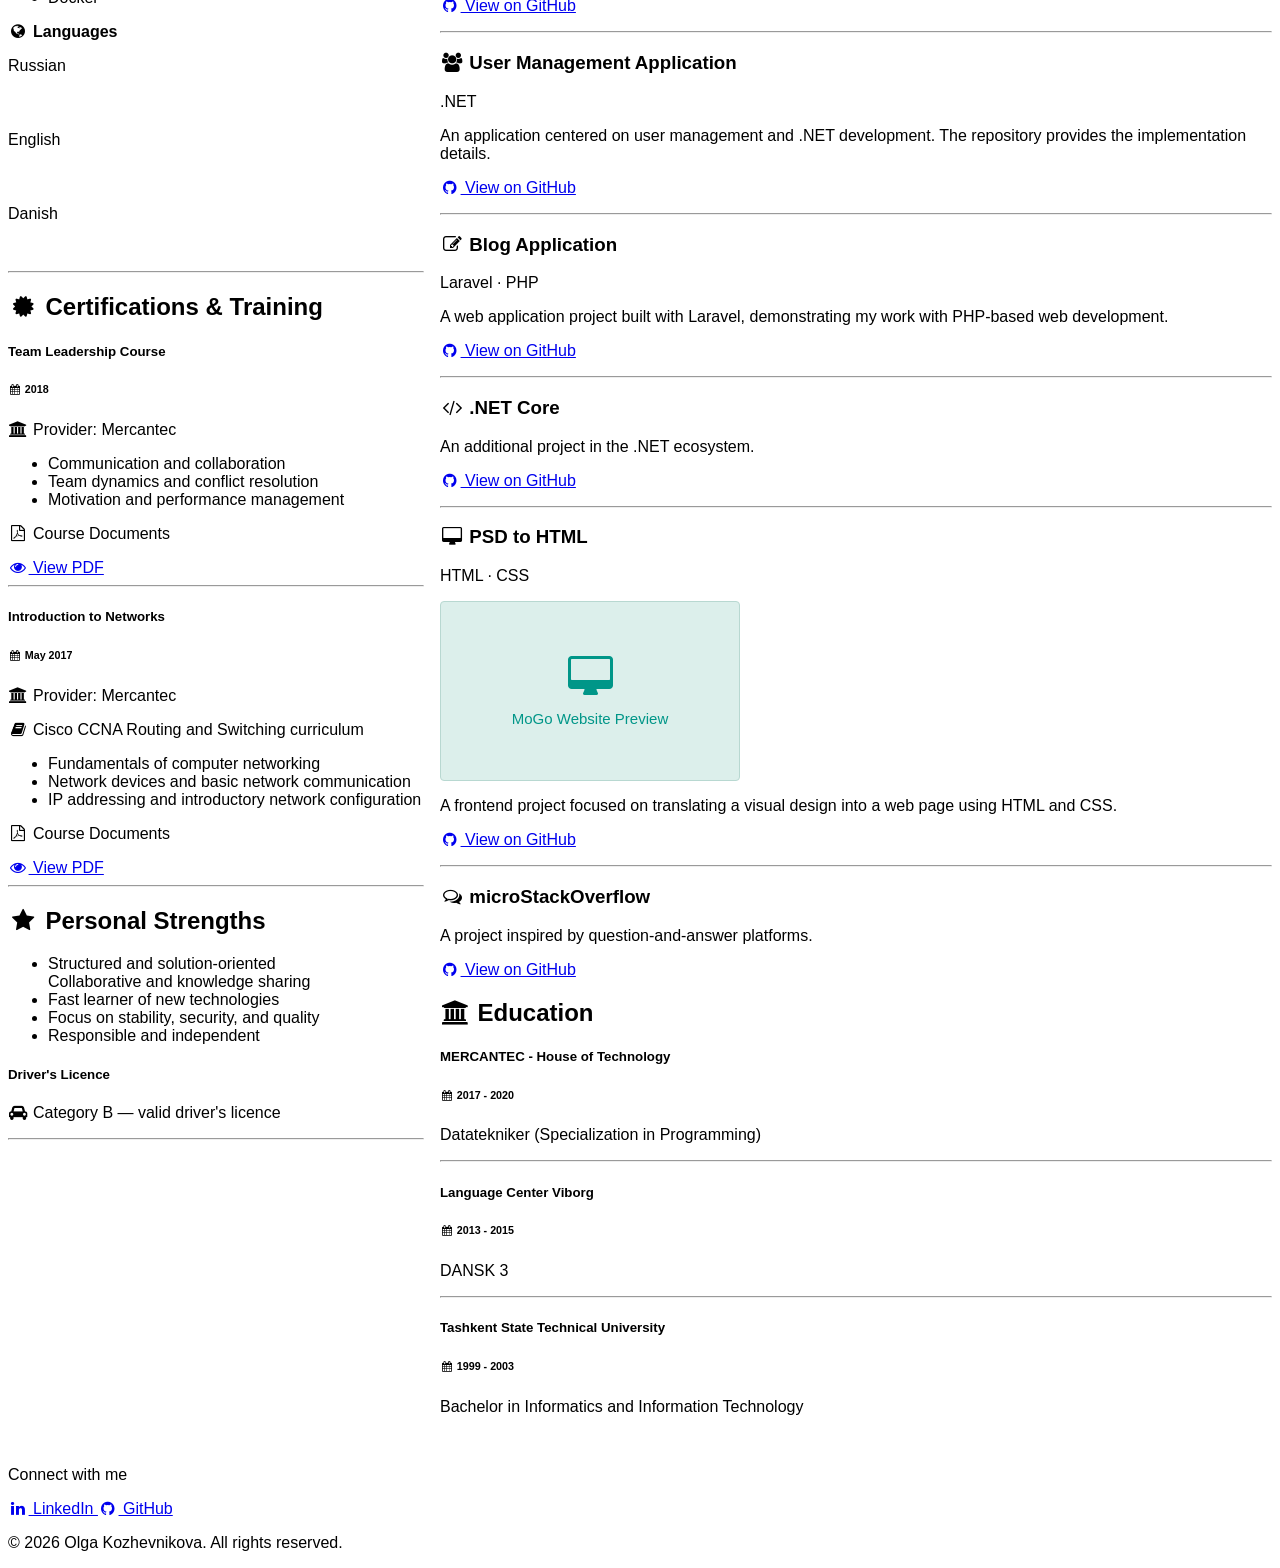
==== commit 2b30334d: "feat: reorganize cv sections across columns" ====
--- a/index.html
+++ b/index.html
@@ -36,7 +36,16 @@
         <!-- ================= CORE SKILLS ================= -->
 
         <div id="skills-section"></div>
+        <!-- ================= LANGUAGES ================= -->
 
+        <div id="languages-section"></div>
+        <!-- ================= CERTIFICATES ================= -->
+        <div id="certificates-section"></div>
+
+        <!-- ================= PERSONAL SKILLS ================= -->
+        <div id="personal-skills-section"></div>
+        <!-- ================= ADDITIONAL INFO ================= -->
+        <div id="additional-info-section"></div>
 
       </div>
 
@@ -44,9 +53,6 @@
                 RIGHT COLUMN
                 ========================================================= -->
       <div>
-        <!-- ================= LANGUAGES ================= -->
-
-        <div id="languages-section"></div>
 
         <!-- ================= EXPERIENCE ================= -->
 
@@ -61,12 +67,8 @@
 
         <div id="education-section"></div>
 
-        <!-- ================= CERTIFICATES ================= -->
-        <div id="certificates-section"></div>
-        <!-- ================= PERSONAL SKILLS ================= -->
-        <div id="personal-skills-section"></div>
-        <!-- ================= ADDITIONAL INFO ================= -->
-        <div id="additional-info-section"></div>
+
+
 
       </div>
     </div>
@@ -76,24 +78,7 @@
                Footer
                 ========================================================= -->
   <div id="footer-section"></div>
-  <!-- <footer class="w3-container w3-teal w3-center w3-margin-top">
-    <p>Connect with me</p>
-
-    <div class="footer-social">
-      <a id="linkedin-footer" target="_blank" rel="noopener noreferrer">
-        <i class="fa fa-linkedin fa-fw"></i>
-        LinkedIn
-      </a>
-
-      <a id="github-footer" target="_blank" rel="noopener noreferrer">
-        <i class="fa fa-github fa-fw"></i>
-        GitHub
-      </a>
-    </div>
-
-    <p>© 2026 Olga Kozhevnikova. All rights reserved.</p>
-  </footer> -->
-
+  
   <script src="script.js"></script>
 </body>
 
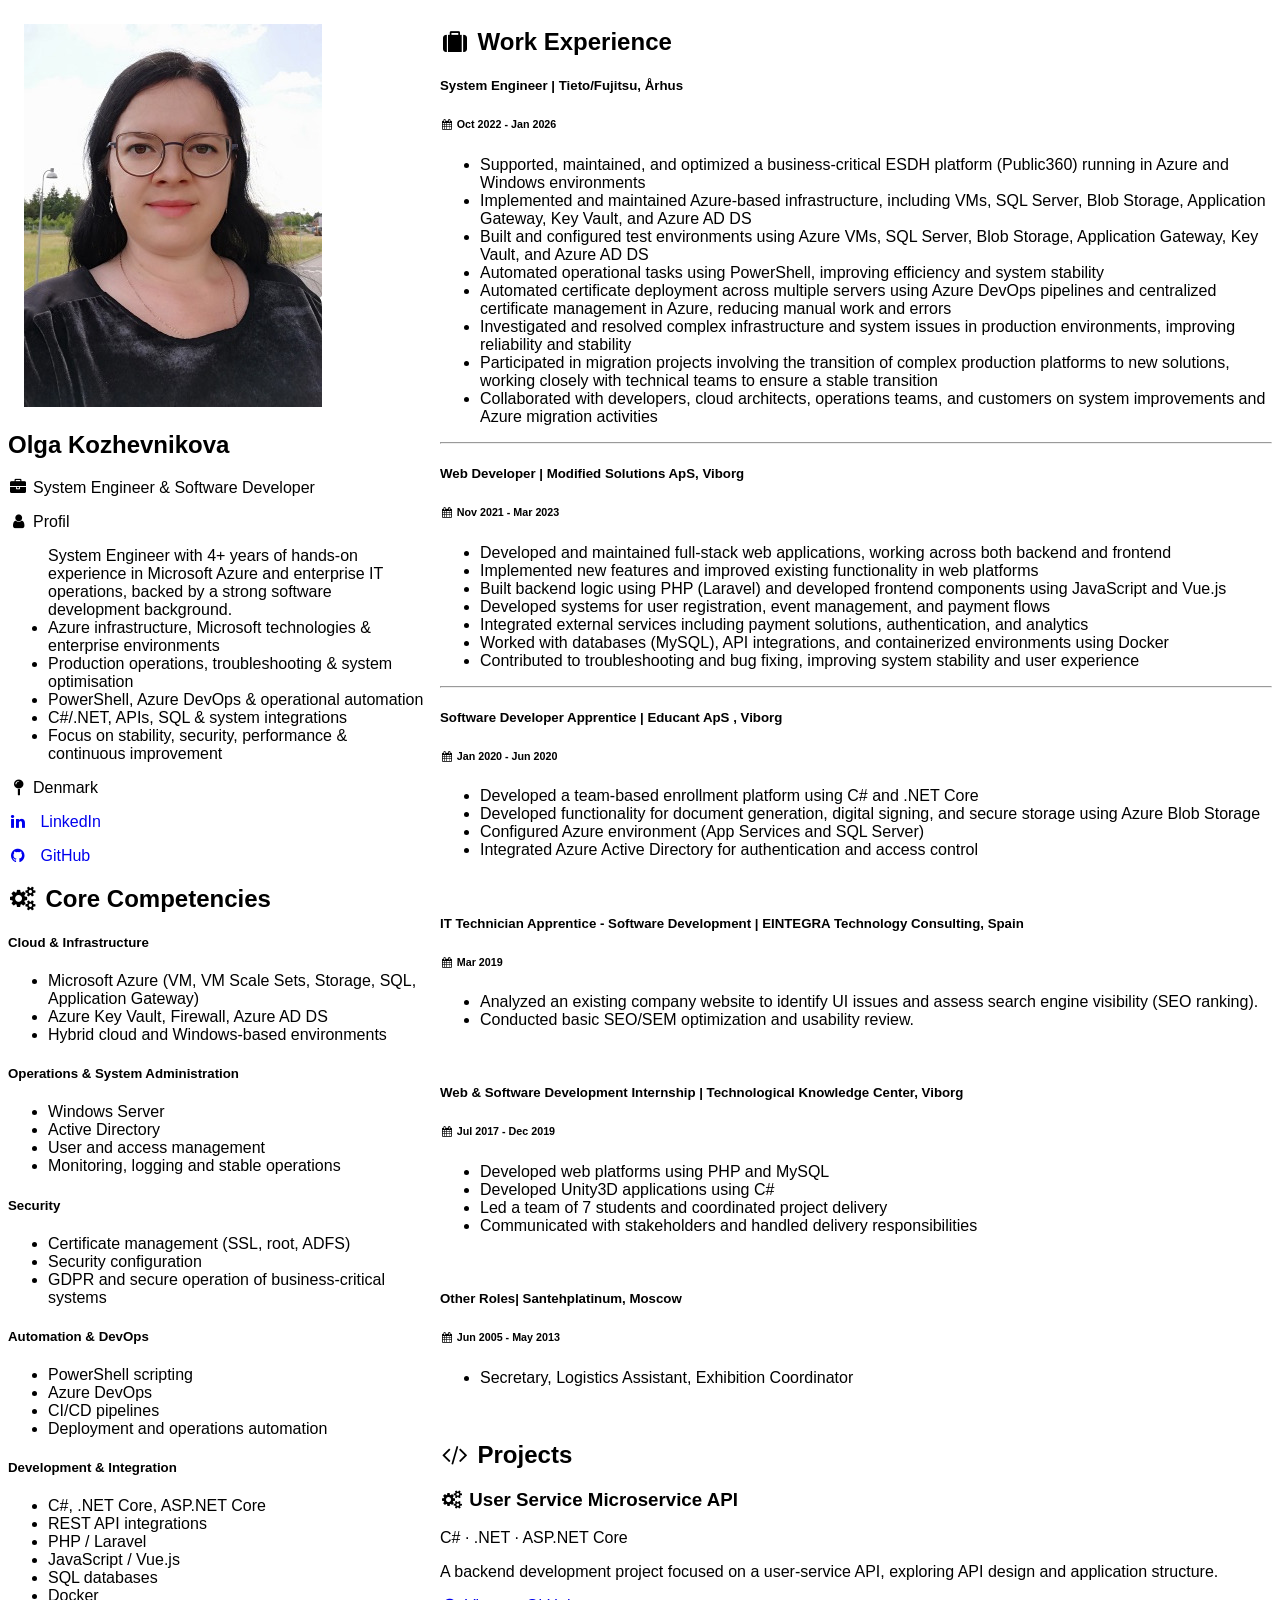
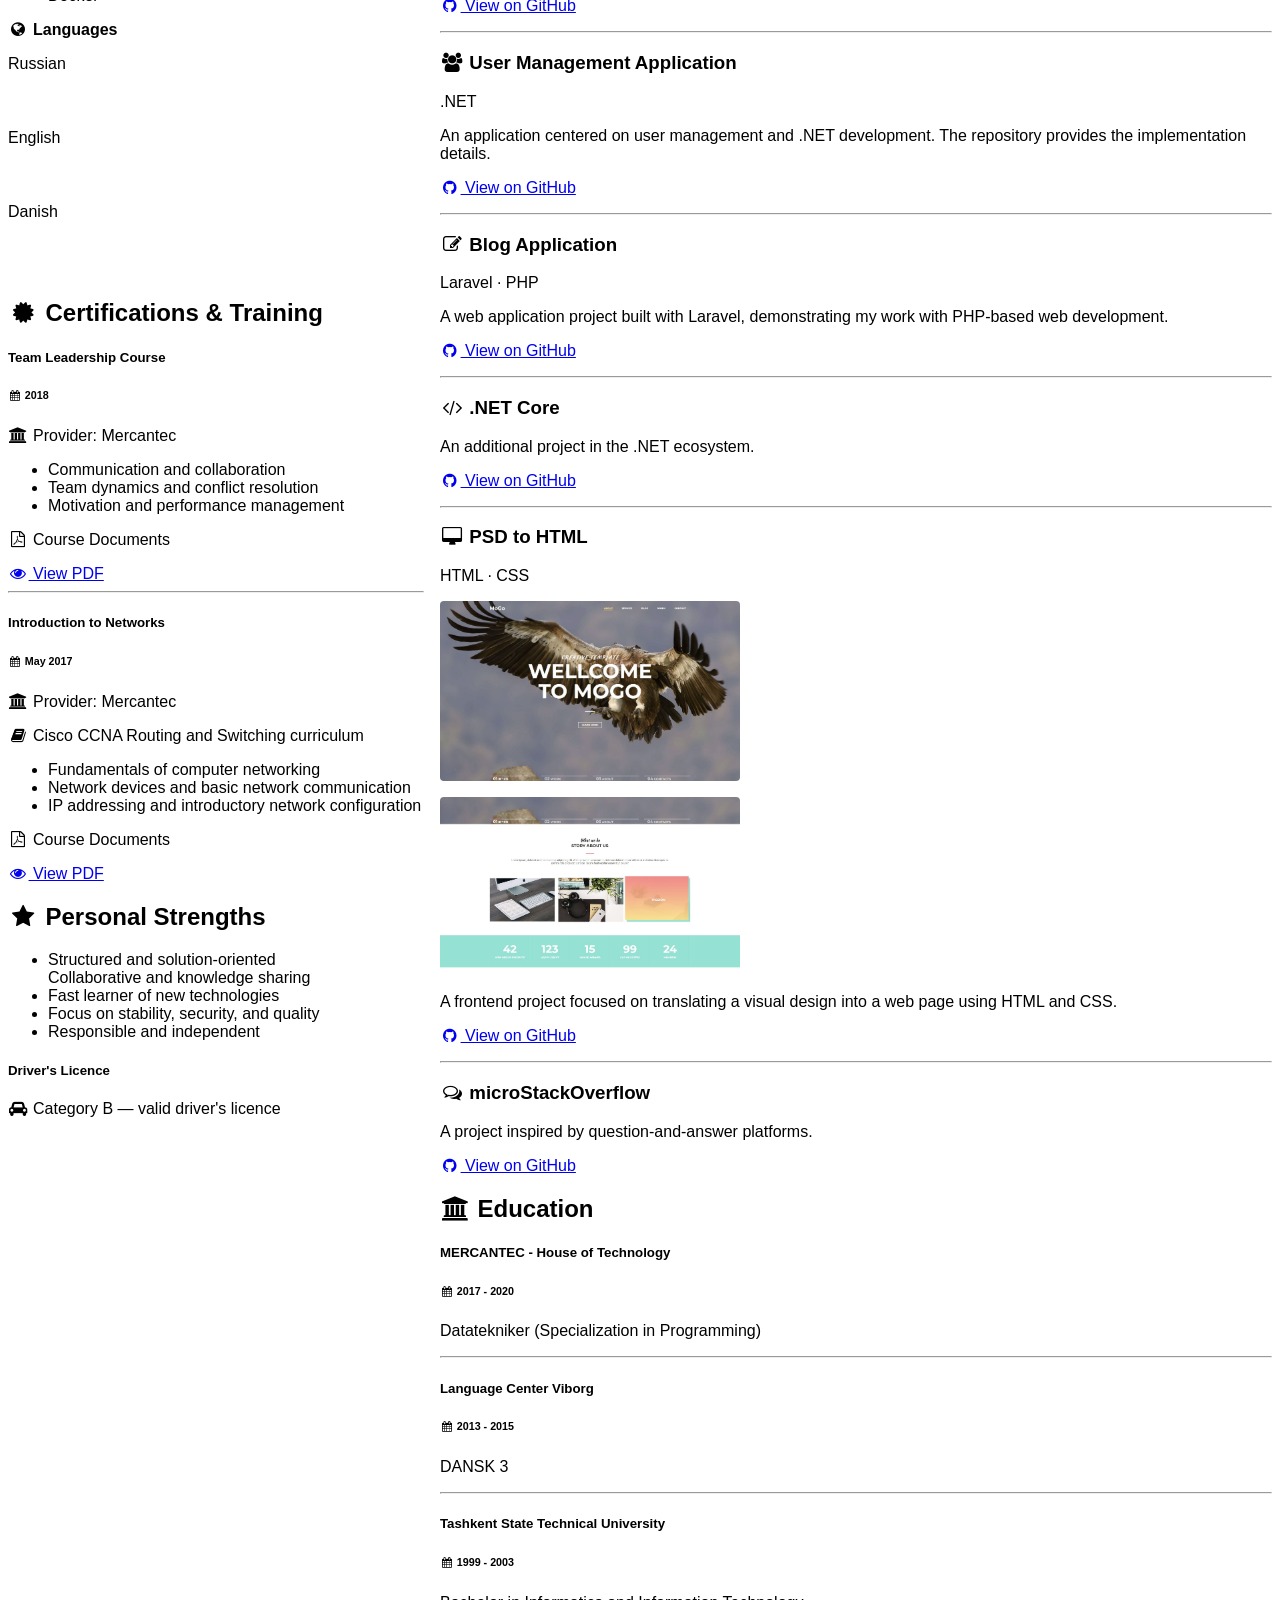
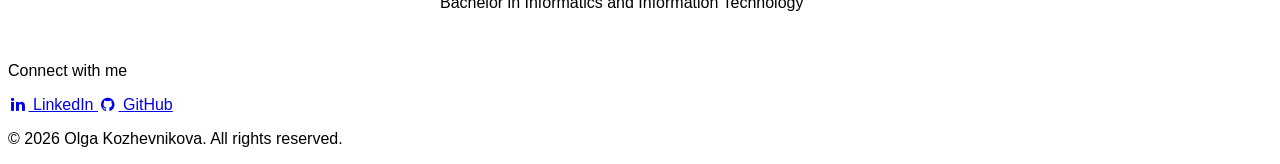
==== commit 0b48b7f3: "style: refine page layout and project images" ====
--- a/index.html
+++ b/index.html
@@ -78,7 +78,7 @@
                Footer
                 ========================================================= -->
   <div id="footer-section"></div>
-  
+
   <script src="script.js"></script>
 </body>
 
--- a/style.css
+++ b/style.css
@@ -60,3 +60,14 @@
     font-size: 15px;
     font-weight: 500;
 }
+
+.project-image {
+    display: block;
+    width: 300px;
+    max-width: 300px;
+    height: 180px;
+    object-fit: cover;
+    border-radius: 4px;
+    margin-bottom: 16px;
+    box-sizing: border-box;
+}
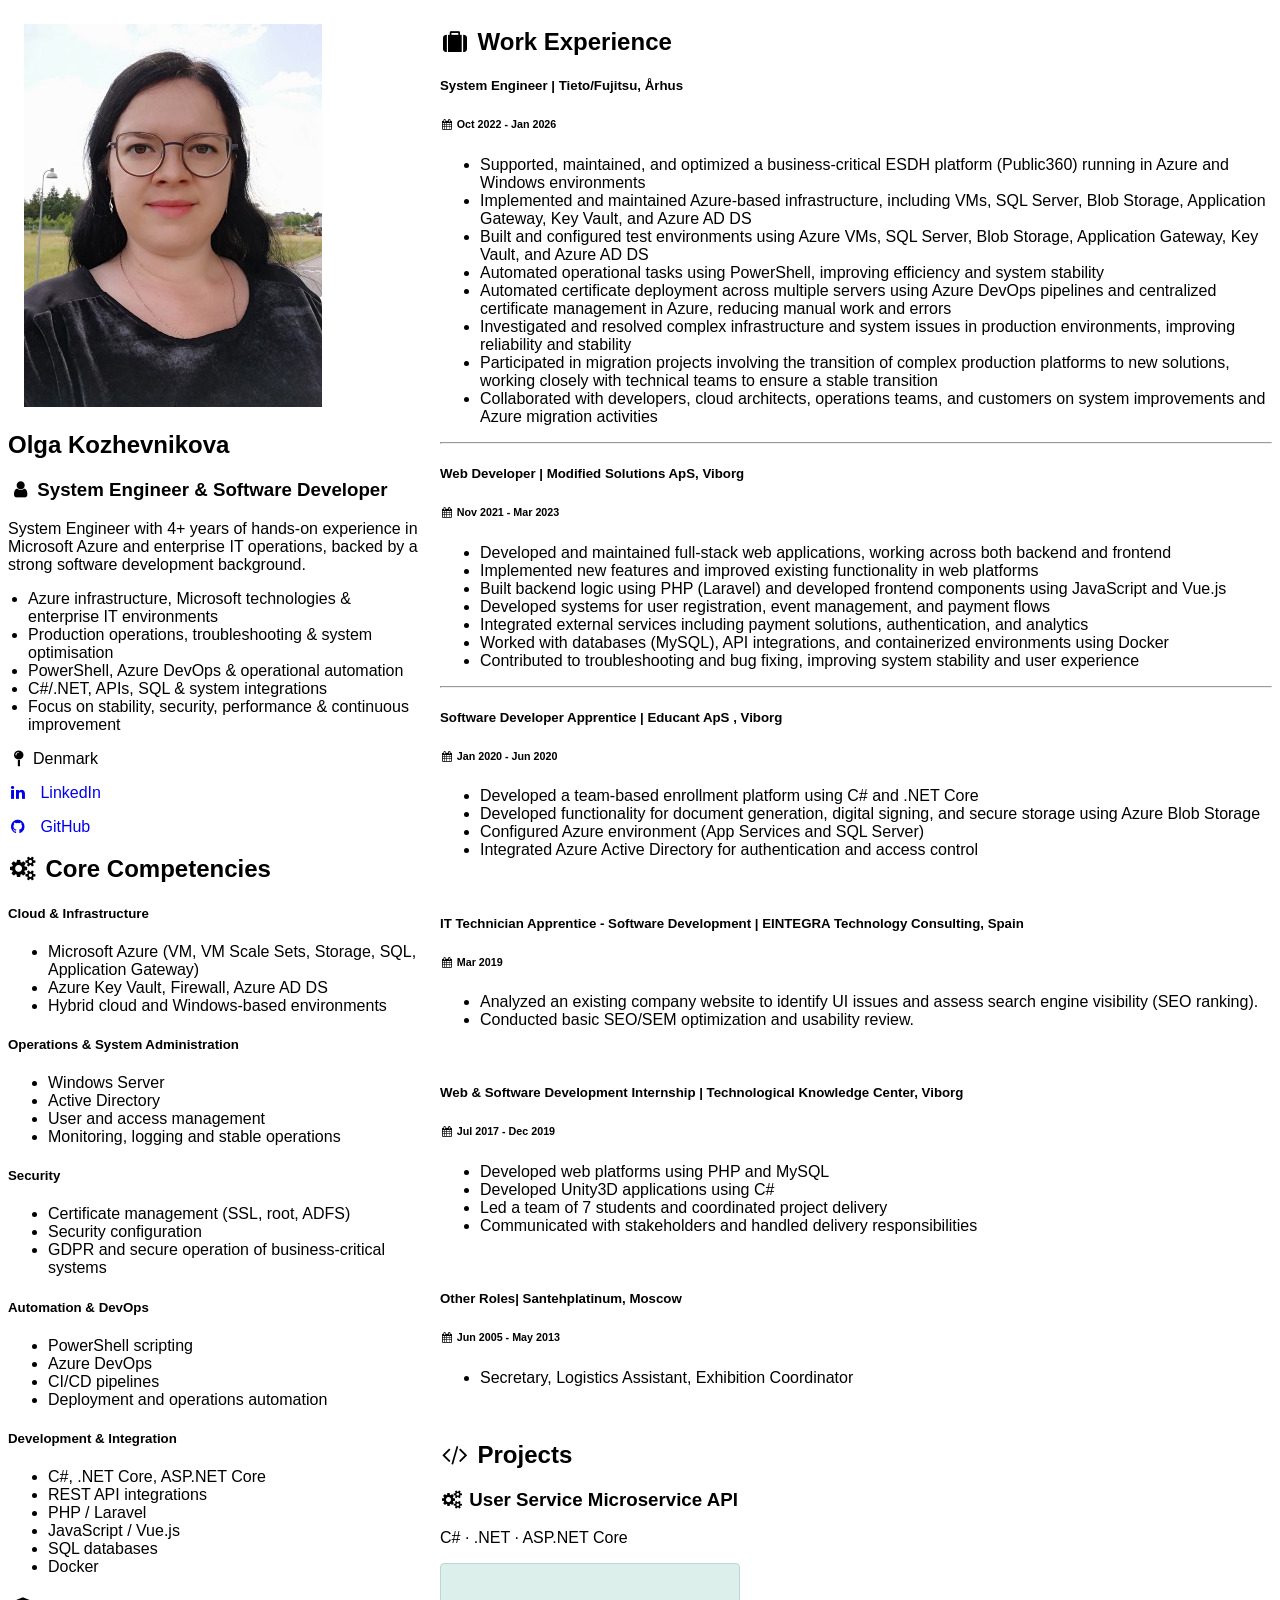
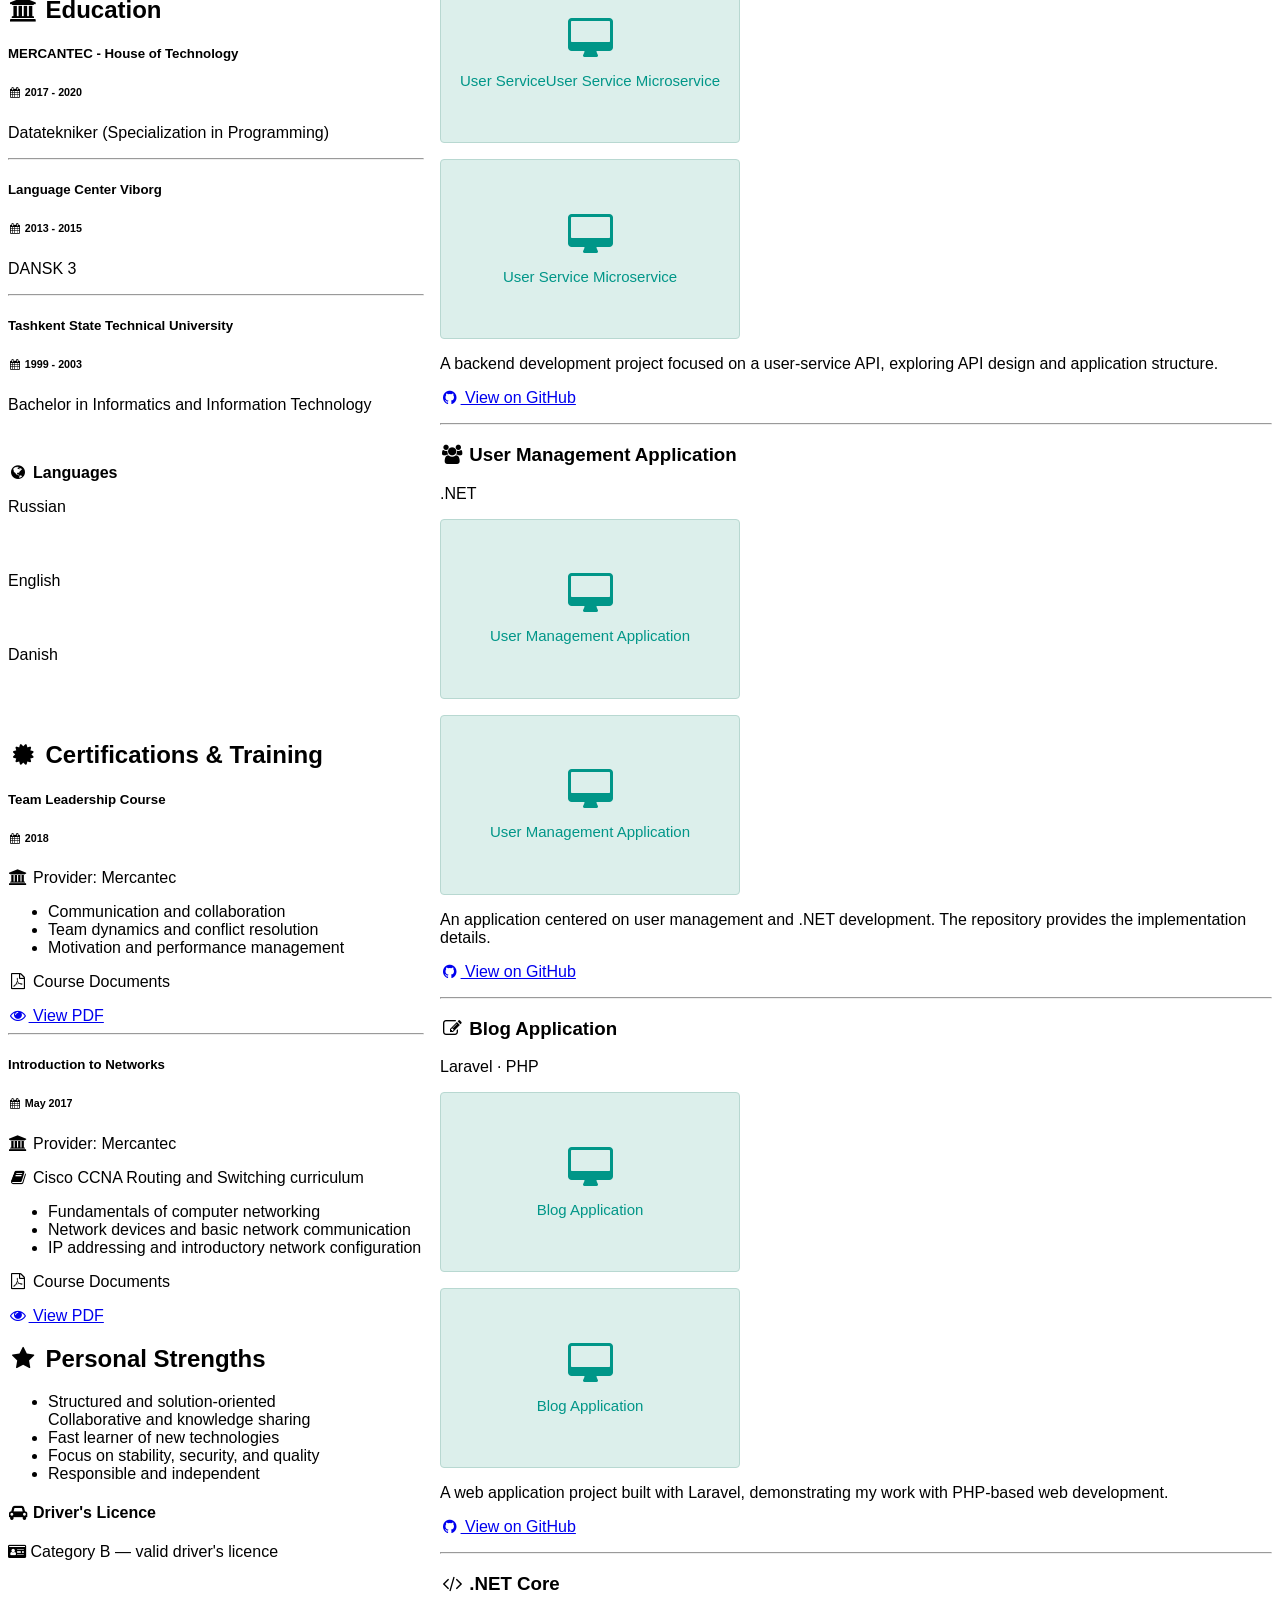
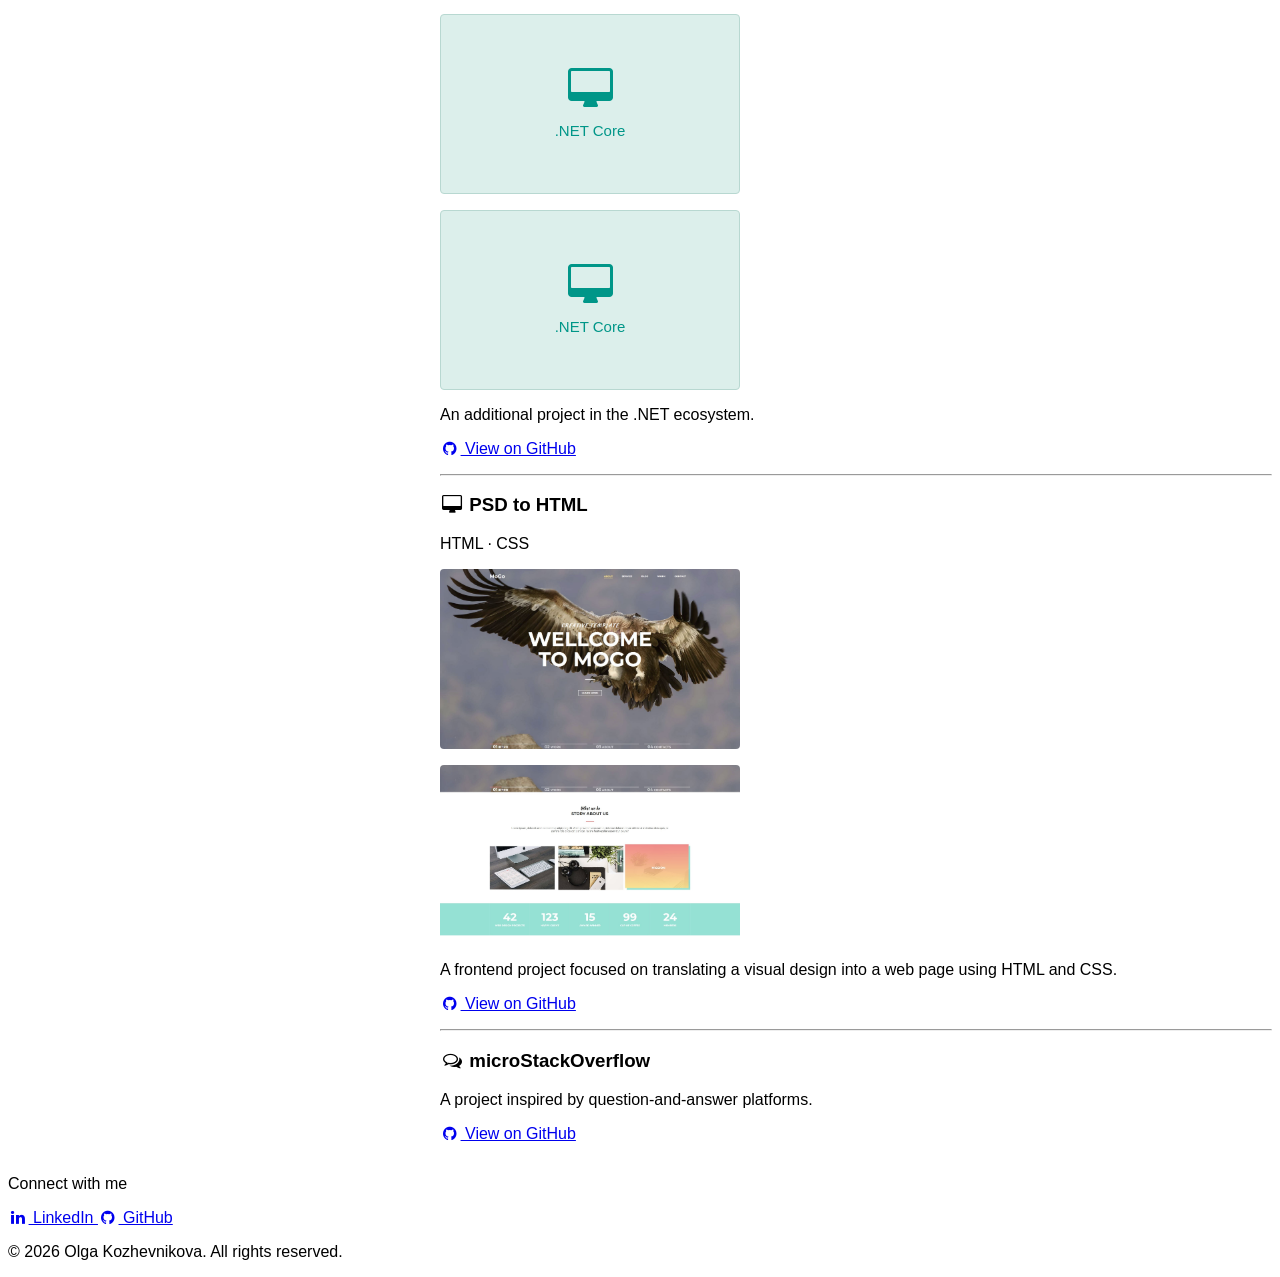
==== commit d8289d1b: "feat: refactor content for education section" ====
--- a/index.html
+++ b/index.html
@@ -36,14 +36,21 @@
         <!-- ================= CORE SKILLS ================= -->
 
         <div id="skills-section"></div>
+
+        <!-- ================= EDUCATION ================= -->
+
+        <div id="education-section"></div>
+
         <!-- ================= LANGUAGES ================= -->
 
         <div id="languages-section"></div>
+
         <!-- ================= CERTIFICATES ================= -->
         <div id="certificates-section"></div>
 
         <!-- ================= PERSONAL SKILLS ================= -->
         <div id="personal-skills-section"></div>
+
         <!-- ================= ADDITIONAL INFO ================= -->
         <div id="additional-info-section"></div>
 
@@ -61,15 +68,6 @@
         <!-- ================= PROJECTS ================= -->
 
         <div id="projects-section"></div>
-
-
-        <!-- ================= EDUCATION ================= -->
-
-        <div id="education-section"></div>
-
-
-
-
       </div>
     </div>
   </main>
--- a/style.css
+++ b/style.css
@@ -71,3 +71,8 @@
     margin-bottom: 16px;
     box-sizing: border-box;
 }
+
+.profile-list {
+    padding-left: 20px;
+    margin-top: 8px;
+}
